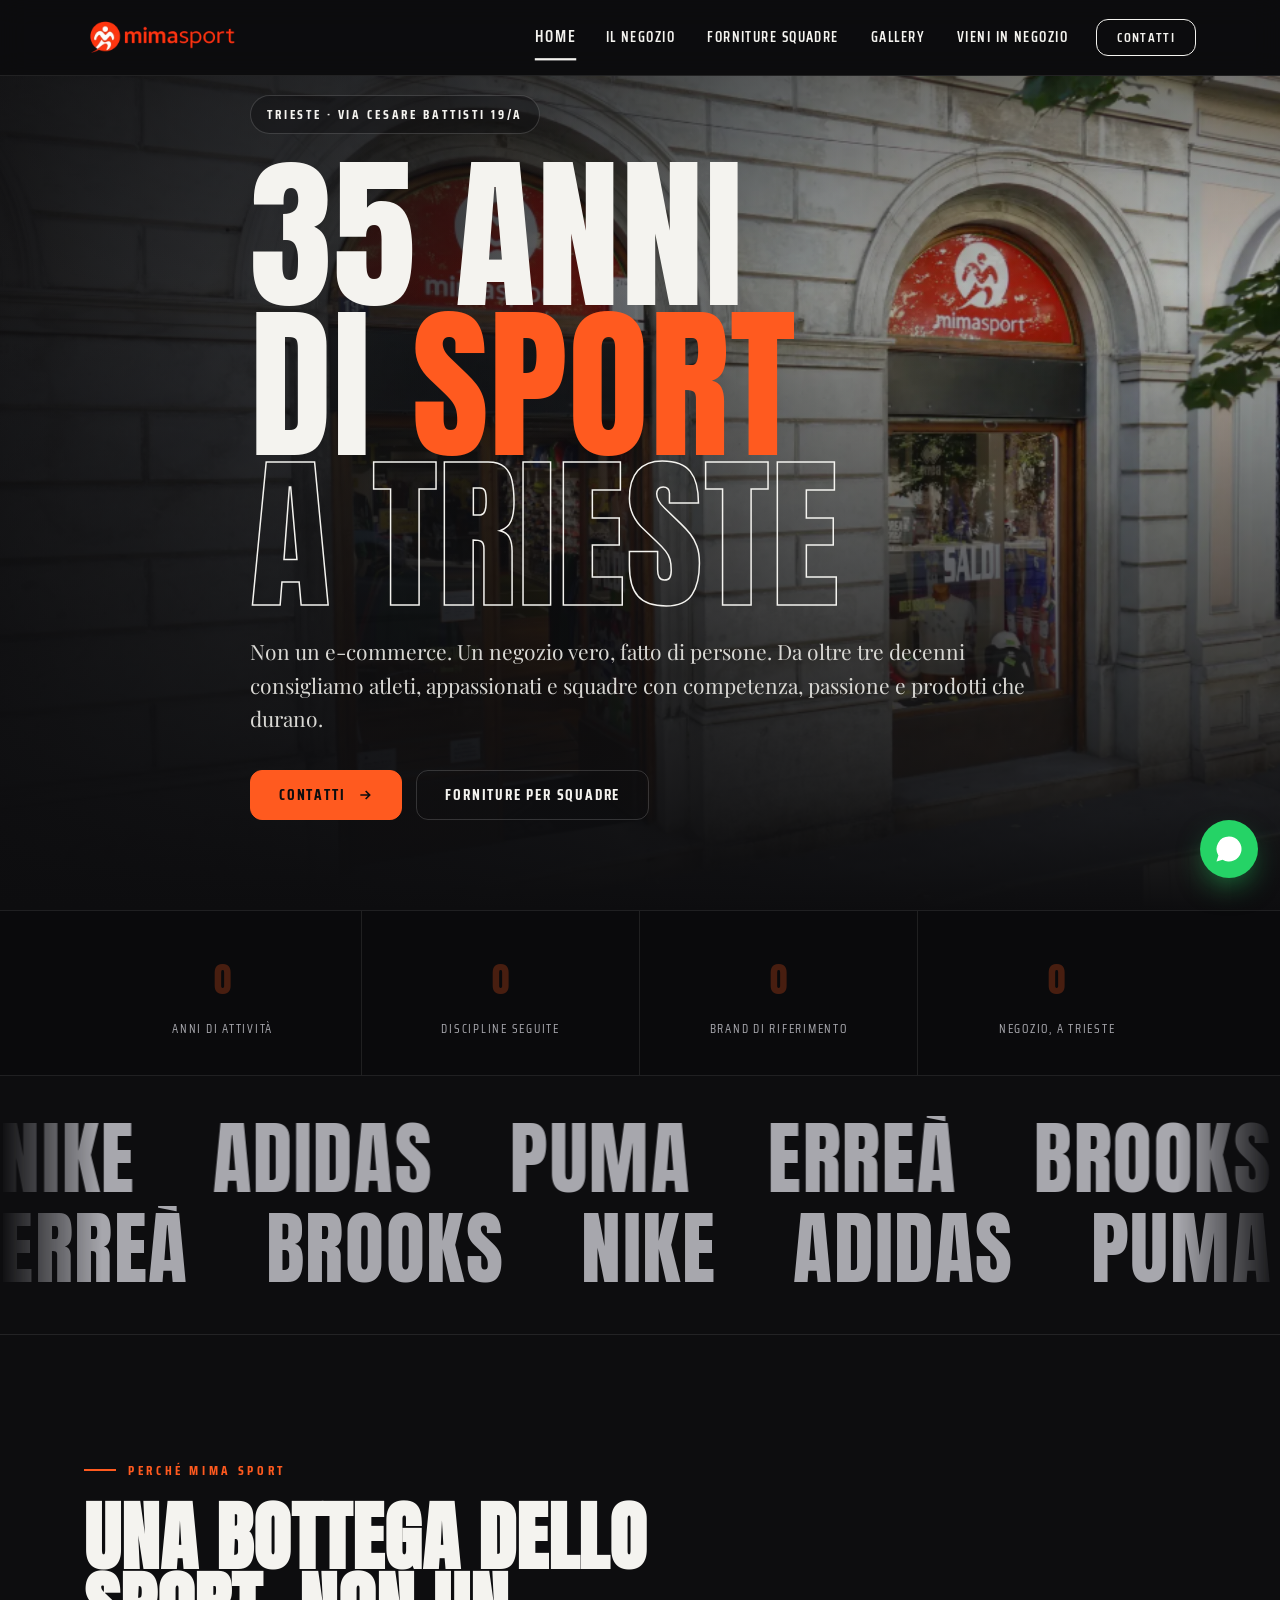
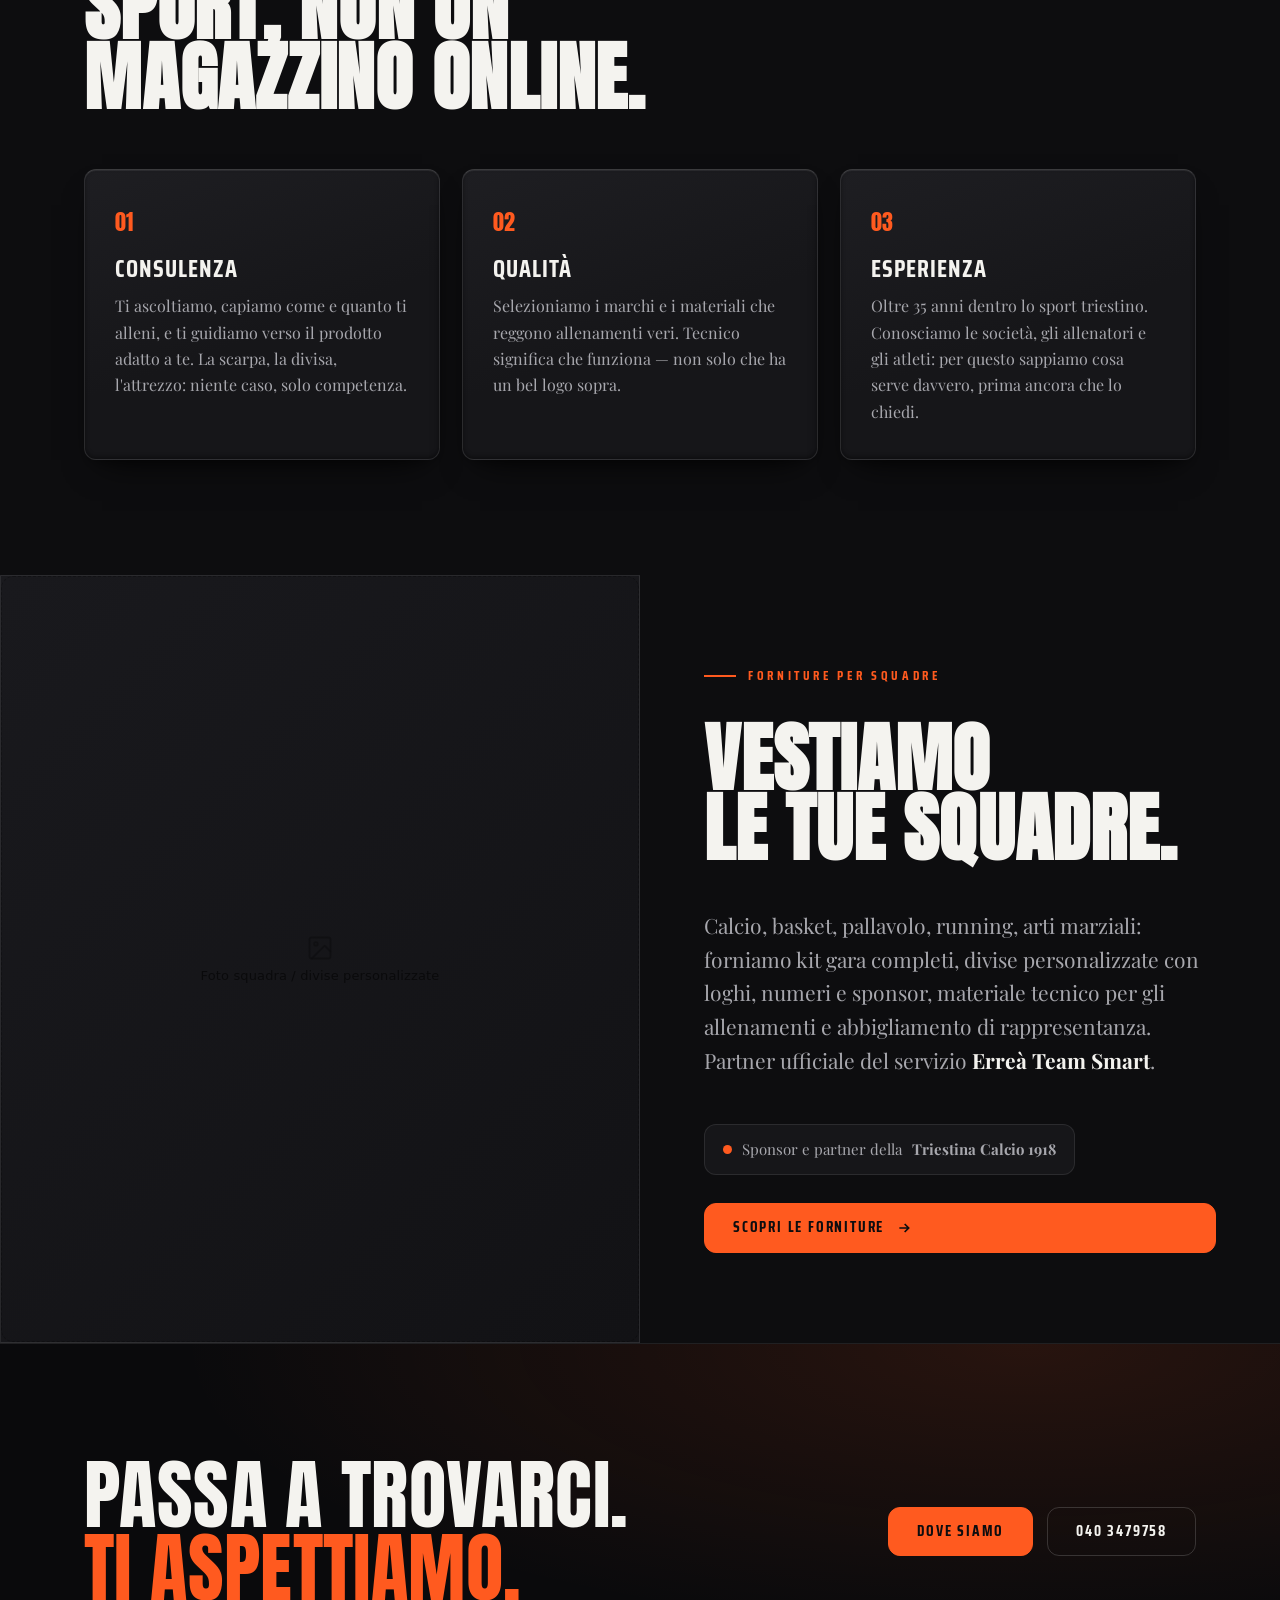
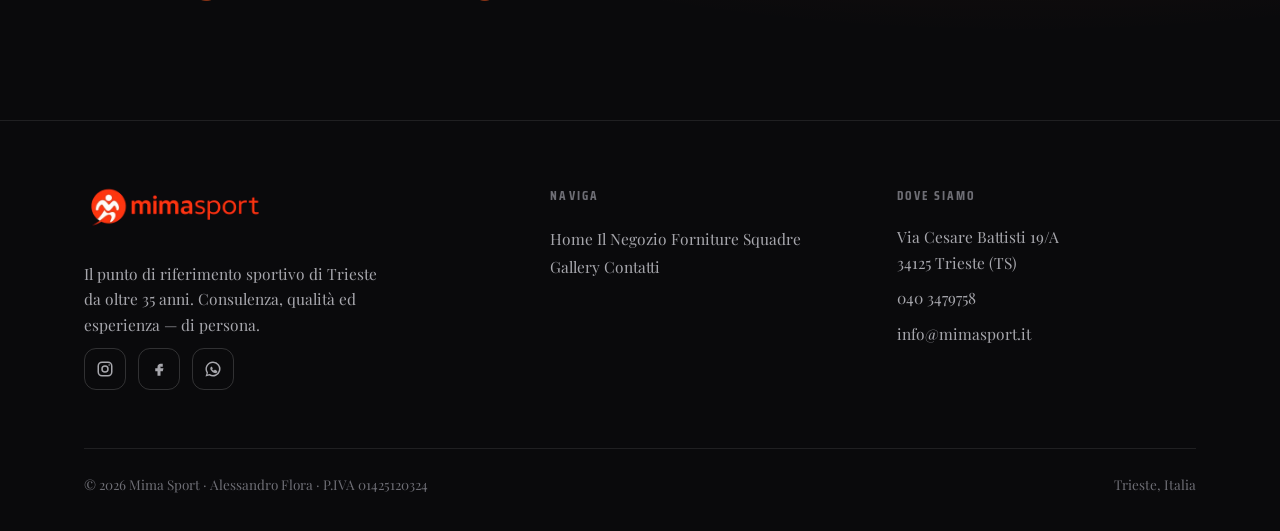
==== index.html @ dc59fe93 "Add files via upload" ====
<!DOCTYPE html>
<html lang="it">
<head>
<meta charset="UTF-8">
<meta name="viewport" content="width=device-width, initial-scale=1.0">
<title>Mima Sport — 35 anni di sport a Trieste</title>
<meta name="description" content="Mima Sport, da oltre 35 anni il punto di riferimento sportivo di Trieste. Abbigliamento e attrezzatura tecnica, consulenza esperta e forniture per squadre e società.">
<link rel="stylesheet" href="styles.css">

<template id="__bundler_thumbnail" data-bg-color="#0D0D0F">
  <svg viewBox="0 0 1200 800" xmlns="http://www.w3.org/2000/svg">
    <!-- Header bar -->
    <rect x="0" y="0" width="1200" height="60" fill="#0A0A0C"/>
    <rect x="40" y="18" width="8" height="24" fill="#FF5A1F" transform="skewX(-12)"/>
    <rect x="58" y="22" width="80" height="16" rx="3" fill="#F4F3EF" opacity="0.9"/>
    <!-- Hero area -->
    <rect x="0" y="60" width="1200" height="500" fill="#1a1a1e"/>
    <!-- Gradient overlay suggestion -->
    <rect x="0" y="60" width="600" height="500" fill="#0D0D0F" opacity="0.7"/>
    <!-- Hero text blocks -->
    <rect x="60" y="160" width="220" height="18" rx="9" fill="#FF5A1F" opacity="0.7"/>
    <rect x="60" y="200" width="480" height="70" rx="8" fill="#F4F3EF" opacity="0.85"/>
    <rect x="60" y="285" width="380" height="50" rx="8" fill="#F4F3EF" opacity="0.85"/>
    <rect x="60" y="348" width="280" height="50" rx="8" fill="#F4F3EF" opacity="0.6"/>
    <!-- CTA buttons -->
    <rect x="60" y="430" width="160" height="44" rx="8" fill="#FF5A1F"/>
    <rect x="234" y="430" width="180" height="44" rx="8" fill="none" stroke="#F4F3EF" stroke-width="2" opacity="0.6"/>
    <!-- Stats bar -->
    <rect x="0" y="560" width="1200" height="90" fill="#0A0A0C"/>
    <rect x="100" y="580" width="60" height="28" rx="4" fill="#FF5A1F" opacity="0.8"/>
    <rect x="400" y="580" width="60" height="28" rx="4" fill="#FF5A1F" opacity="0.8"/>
    <rect x="700" y="580" width="60" height="28" rx="4" fill="#FF5A1F" opacity="0.8"/>
    <rect x="1000" y="580" width="60" height="28" rx="4" fill="#FF5A1F" opacity="0.8"/>
    <!-- Brand strip -->
    <rect x="0" y="650" width="1200" height="70" fill="#0D0D0F"/>
    <rect x="80" y="672" width="100" height="24" rx="4" fill="#6E6E75" opacity="0.6"/>
    <rect x="260" y="672" width="100" height="24" rx="4" fill="#6E6E75" opacity="0.6"/>
    <rect x="440" y="672" width="100" height="24" rx="4" fill="#6E6E75" opacity="0.6"/>
    <rect x="620" y="672" width="100" height="24" rx="4" fill="#6E6E75" opacity="0.6"/>
    <rect x="800" y="672" width="100" height="24" rx="4" fill="#6E6E75" opacity="0.6"/>
  </svg>
</template>
</head>
<body>

<!-- ===== HEADER ===== -->
<header class="site-header">
  <div class="container">
    <a class="brand logo-brand" href="index.html"><img src="images/logo.webp" alt="Mima Sport" class="logo-img"></a>
    <nav class="nav" id="nav">
      <a href="index.html" class="active">Home</a>
      <a href="#negozio">Il Negozio</a>
      <a href="#squadre">Forniture Squadre</a>
      <a href="#gallery">Gallery</a>
      <a href="#contatti">Vieni in negozio</a>
      <a href="#contatti" class="btn">Contatti</a>
    </nav>
    <button class="nav-toggle" aria-label="Menu" onclick="document.getElementById('nav').classList.toggle('open')">
      <svg viewBox="0 0 24 24" fill="none" stroke="currentColor" stroke-width="2"><line x1="3" y1="6" x2="21" y2="6"/><line x1="3" y1="12" x2="21" y2="12"/><line x1="3" y1="18" x2="21" y2="18"/></svg>
    </button>
  </div>
</header>

<!-- ===== HERO ===== -->
<section class="hero">
  <img src="images/hero-store.png" class="hero-bg" alt="Mima Sport — negozio di Via Cesare Battisti, Trieste">
  <div class="hero-overlay"></div>
  <div class="container hero-inner">
    <span class="hero-badge reveal" style="height: 39px; margin: 19px 0px 26px">Trieste · Via Cesare Battisti 19/A</span>
    <h1 class="display hero-title reveal d1">
      35 anni<br>
      di <span class="accent">sport</span><br>
      <span class="stroke">a trieste</span>
    </h1>
    <p class="lead hero-lead reveal d2">
      Non un e-commerce. Un negozio vero, fatto di persone. Da oltre tre decenni
      consigliamo atleti, appassionati e squadre con competenza, passione e prodotti
      che durano.
    </p>
    <div class="hero-cta reveal d3">
      <a href="#contatti" class="btn">Contatti
        <svg viewBox="0 0 24 24" fill="none" stroke="currentColor" stroke-width="2.5"><path d="M5 12h14M13 6l6 6-6 6"/></svg>
      </a>
      <a href="#squadre" class="btn btn--ghost">Forniture per squadre</a>
    </div>
  </div>
</section>

<!-- ===== STATS BAR ===== -->
<section class="stats">
  <div class="container stats-grid">
    <div class="stat"><span class="stat-n display" data-count="35" data-suffix="+">0</span><span class="stat-l">Anni di attività</span></div>
    <div class="stat"><span class="stat-n display" data-count="6">0</span><span class="stat-l">Discipline seguite</span></div>
    <div class="stat"><span class="stat-n display" data-count="5">0</span><span class="stat-l">Brand di riferimento</span></div>
    <div class="stat"><span class="stat-n display" data-count="1">0</span><span class="stat-l">Negozio, a Trieste</span></div>
  </div>
</section>

<!-- ===== BRAND STRIP ===== -->
<section class="brands">
  <div class="marquee">
    <div class="marquee-track marquee-track--ltr">
      <span>NIKE</span><span>ADIDAS</span><span>PUMA</span><span>ERREÀ</span><span>BROOKS</span>
      <span>NIKE</span><span>ADIDAS</span><span>PUMA</span><span>ERREÀ</span><span>BROOKS</span>
      <span aria-hidden="true">NIKE</span><span aria-hidden="true">ADIDAS</span><span aria-hidden="true">PUMA</span><span aria-hidden="true">ERREÀ</span><span aria-hidden="true">BROOKS</span>
      <span aria-hidden="true">NIKE</span><span aria-hidden="true">ADIDAS</span><span aria-hidden="true">PUMA</span><span aria-hidden="true">ERREÀ</span><span aria-hidden="true">BROOKS</span>
    </div>
  </div>
  <div class="marquee">
    <div class="marquee-track marquee-track--rtl">
      <span>ERREÀ</span><span>BROOKS</span><span>NIKE</span><span>ADIDAS</span><span>PUMA</span>
      <span>ERREÀ</span><span>BROOKS</span><span>NIKE</span><span>ADIDAS</span><span>PUMA</span>
      <span aria-hidden="true">ERREÀ</span><span aria-hidden="true">BROOKS</span><span aria-hidden="true">NIKE</span><span aria-hidden="true">ADIDAS</span><span aria-hidden="true">PUMA</span>
      <span aria-hidden="true">ERREÀ</span><span aria-hidden="true">BROOKS</span><span aria-hidden="true">NIKE</span><span aria-hidden="true">ADIDAS</span><span aria-hidden="true">PUMA</span>
    </div>
  </div>
</section>

<!-- ===== INTRO / WHY ===== -->
<section class="section" id="negozio">
  <div class="container">
    <div class="why-head">
      <div>
        <span class="eyebrow">Perché Mima Sport</span>
        <h2 class="h-section">UNA BOTTEGA DELLO SPORT, NON UN MAGAZZINO ONLINE.</h2>
      </div>
    </div>

    <div class="grid-3 pillars">
      <article class="card reveal">
        <div class="num">01</div>
        <h3>Consulenza</h3>
        <p>Ti ascoltiamo, capiamo come e quanto ti alleni, e ti guidiamo verso il prodotto adatto a te. La scarpa, la divisa, l'attrezzo: niente caso, solo competenza.</p>
      </article>
      <article class="card reveal d1">
        <div class="num">02</div>
        <h3>Qualità</h3>
        <p>Selezioniamo i marchi e i materiali che reggono allenamenti veri. Tecnico significa che funziona — non solo che ha un bel logo sopra.</p>
      </article>
      <article class="card reveal d2">
        <div class="num">03</div>
        <h3>Esperienza</h3>
        <p>Oltre 35 anni dentro lo sport triestino. Conosciamo le società, gli allenatori e gli atleti: per questo sappiamo cosa serve davvero, prima ancora che lo chiedi.</p>
      </article>
    </div>
  </div>
</section>

<!-- ===== SPLIT: TEAMS ===== -->
<section class="split" id="squadre">
  <div class="split-media">
    <image-slot id="home-teams" placeholder="Foto squadra / divise personalizzate" fit="cover" style="width:100%;height:100%"></image-slot>
  </div>
  <div class="split-body">
    <span class="eyebrow">Forniture per squadre</span>
    <h2 class="h-section">Vestiamo<br>le tue squadre.</h2>
    <p class="lead">
      Calcio, basket, pallavolo, running, arti marziali: forniamo kit gara completi,
      divise personalizzate con loghi, numeri e sponsor, materiale tecnico per gli
      allenamenti e abbigliamento di rappresentanza. Partner ufficiale del servizio
      <strong style="color:var(--text)">Erreà Team Smart</strong>.
    </p>
    <div class="partner-note">
      <span class="dot"></span> Sponsor e partner della <strong>Triestina Calcio 1918</strong>
    </div>
    <a href="#contatti" class="btn" style="margin-top:28px">Scopri le forniture
      <svg viewBox="0 0 24 24" fill="none" stroke="currentColor" stroke-width="2.5"><path d="M5 12h14M13 6l6 6-6 6"/></svg>
    </a>
  </div>
</section>

<!-- ===== CTA BAND ===== -->
<section class="cta-band" id="contatti">
  <div class="container cta-inner">
    <h2 class="display cta-title">Passa a trovarci.<br><span class="accent">Ti aspettiamo.</span></h2>
    <div class="cta-actions">
      <a href="#contatti" class="btn">Dove siamo</a>
      <a href="tel:0403479758" class="btn btn--ghost">040 3479758</a>
    </div>
  </div>
</section>

<!-- ===== FOOTER ===== -->
<footer class="site-footer">
  <div class="container">
    <div class="footer-grid">
      <div class="footer-col">
        <a class="brand logo-brand" href="index.html"><img src="images/logo.webp" alt="Mima Sport" class="logo-img logo-img--footer"></a>
        <p style="max-width:34ch">Il punto di riferimento sportivo di Trieste da oltre 35 anni. Consulenza, qualità ed esperienza — di persona.</p>
        <div class="socials">
          <a href="#" aria-label="Instagram"><svg viewBox="0 0 24 24" fill="none" stroke="currentColor" stroke-width="2"><rect x="3" y="3" width="18" height="18" rx="5"/><circle cx="12" cy="12" r="4"/><circle cx="17.5" cy="6.5" r="1" fill="currentColor" stroke="none"/></svg></a>
          <a href="#" aria-label="Facebook"><svg viewBox="0 0 24 24" fill="currentColor"><path d="M14 9h3V5h-3c-2.2 0-4 1.8-4 4v2H7v4h3v6h4v-6h3l1-4h-4V9c0-.6.4-1 1-1z"/></svg></a>
          <a href="https://wa.me/393000000000" aria-label="WhatsApp"><svg viewBox="0 0 24 24" fill="currentColor"><path d="M12 2a10 10 0 0 0-8.5 15.2L2 22l4.9-1.4A10 10 0 1 0 12 2zm0 2a8 8 0 0 1 0 16 8 8 0 0 1-4.2-1.2l-.3-.2-2.9.8.8-2.8-.2-.3A8 8 0 0 1 12 4zm4.3 9.8c-.2-.1-1.4-.7-1.6-.8-.2-.1-.4-.1-.5.1-.2.2-.6.8-.7.9-.1.1-.3.2-.5.1-.7-.3-1.4-.7-2-1.6-.2-.3.2-.3.5-.9.1-.2 0-.3 0-.5 0-.1-.5-1.3-.7-1.7-.2-.4-.4-.4-.5-.4h-.5c-.2 0-.4.1-.6.3-.2.2-.8.8-.8 1.9s.8 2.2.9 2.3c.1.2 1.6 2.5 4 3.4.6.2 1 .4 1.3.5.6.2 1 .1 1.4.1.4-.1 1.4-.6 1.6-1.1.2-.6.2-1 .1-1.1z"/></svg></a>
        </div>
      </div>
      <div class="footer-col">
        <h4>Naviga</h4>
        <a href="index.html">Home</a>
        <a href="#negozio">Il Negozio</a>
        <a href="#squadre">Forniture Squadre</a>
        <a href="#gallery">Gallery</a>
        <a href="#contatti">Contatti</a>
      </div>
      <div class="footer-col">
        <h4>Dove siamo</h4>
        <p>Via Cesare Battisti 19/A<br>34125 Trieste (TS)</p>
        <p><a href="tel:0403479758">040 3479758</a></p>
        <p><a href="mailto:info@mimasport.it">info@mimasport.it</a></p>
      </div>
    </div>
    <div class="footer-bottom">
      <span>© 2026 Mima Sport · Alessandro Flora · P.IVA 01425120324</span>
      <span>Trieste, Italia</span>
    </div>
  </div>
</footer>

<a class="wa-float" href="https://wa.me/393000000000" aria-label="Scrivici su WhatsApp">
  <svg viewBox="0 0 24 24" fill="#fff"><path d="M12 2a10 10 0 0 0-8.5 15.2L2 22l4.9-1.4A10 10 0 1 0 12 2zm4.3 11.8c-.2-.1-1.4-.7-1.6-.8-.2-.1-.4-.1-.5.1-.2.2-.6.8-.7.9-.1.1-.3.2-.5.1-.7-.3-1.4-.7-2-1.6-.2-.3.2-.3.5-.9.1-.2 0-.3 0-.5 0-.1-.5-1.3-.7-1.7-.2-.4-.4-.4-.5-.4h-.5c-.2 0-.4.1-.6.3-.2.2-.8.8-.8 1.9s.8 2.2.9 2.3c.1.2 1.6 2.5 4 3.4.6.2 1 .4 1.3.5.6.2 1 .1 1.4.1.4-.1 1.4-.6 1.6-1.1.2-.6.2-1 .1-1.1z"/></svg>
</a>

<script src="image-slot.js"></script>
<style>
/* ---- HOME-specific layout ---- */
.hero {
  position: relative;
  min-height: calc(100svh - var(--header-h));
  display: flex;
  align-items: flex-end;
  padding-bottom: clamp(48px, 7vw, 90px);
  overflow: hidden;
}
.hero-bg { position: absolute; inset: 0; width: 100%; height: 100%; border: 0; }
.hero-overlay {
  position: absolute; inset: 0;
  background:
    linear-gradient(180deg, rgba(13,13,15,0.45) 0%, rgba(13,13,15,0.15) 25%, rgba(13,13,15,0.70) 72%, var(--bg) 100%),
    linear-gradient(90deg, rgba(13,13,15,0.92) 0%, rgba(13,13,15,0.72) 35%, rgba(13,13,15,0.25) 65%, rgba(13,13,15,0.0) 100%);
}
.hero-inner { position: relative; z-index: 2; }
.hero-badge {
  display: inline-block;
  font-family: var(--font-head);
  text-transform: uppercase;
  letter-spacing: 0.22em;
  font-size: 13px;
  font-weight: 700;
  color: var(--text);
  border: 1px solid var(--line-strong);
  padding: 8px 16px;
  border-radius: 100px;
  margin-bottom: 26px;
  background: rgba(13,13,15,0.4);
}
.hero-title {
  font-size: clamp(60px, 13vw, 168px);
  margin-bottom: 26px;
}
.hero-lead { color: #d9d8d4; }
.hero-cta { display: flex; gap: 14px; margin-top: 34px; flex-wrap: wrap; }

.stats { border-block: 1px solid var(--line); background: #0A0A0C; }
.stats-grid { display: grid; grid-template-columns: repeat(4,1fr); }
.stat { padding: 36px 8px; text-align: center; border-right: 1px solid var(--line); }
.stat:last-child { border-right: 0; }
.stat-n { display: block; font-size: clamp(40px, 6vw, 64px); color: var(--accent); line-height: 1; }
.stat-l {
  font-family: var(--font-head); text-transform: uppercase; letter-spacing: 0.14em;
  font-size: 12.5px; color: var(--muted); margin-top: 8px; display: block;
}

.brands { padding-block: 40px 44px; border-bottom: 1px solid var(--line); overflow: hidden; }
.brands .marquee + .marquee { margin-top: 6px; }
.marquee { width: 100%; overflow: hidden; -webkit-mask-image: linear-gradient(90deg, transparent, #000 8%, #000 92%, transparent); mask-image: linear-gradient(90deg, transparent, #000 8%, #000 92%, transparent); }
.marquee-track {
  display: flex; align-items: center; width: max-content;
  gap: clamp(40px, 6vw, 90px);
  font-family: var(--font-display); text-transform: uppercase;
  font-size: clamp(38px, 6.5vw, 80px); line-height: 1.05;
  color: var(--muted); letter-spacing: 0.02em;
  will-change: transform;
}
.marquee-track--ltr { animation: marquee-ltr 60s linear infinite; }
.marquee-track--rtl { animation: marquee-rtl 60s linear infinite; }
.marquee-track span { transition: color .2s ease; white-space: nowrap; }
.marquee-track span:hover { color: var(--text); }
@keyframes marquee-ltr {
  from { transform: translateX(-50%); }
  to   { transform: translateX(0); }
}
@keyframes marquee-rtl {
  from { transform: translateX(0); }
  to   { transform: translateX(-50%); }
}
@media (prefers-reduced-motion: reduce) {
  .marquee-track--ltr { animation: none; transform: translateX(-50%); }
  .marquee-track--rtl { animation: none; transform: translateX(0); }
}

.why-head {
  display: grid; grid-template-columns: 1.3fr 1fr; gap: 48px; align-items: end;
  margin-bottom: 56px;
}
.pillars { margin-top: 8px; }

.split { display: grid; grid-template-columns: 1fr 1fr; align-items: stretch; }
.split-media { min-height: 540px; position: relative; }
.split-body { padding: clamp(48px, 7vw, 96px) var(--gut); display: flex; flex-direction: column; justify-content: center; }
.split-body .h-section { margin: 16px 0 24px; }
.partner-note {
  display: inline-flex; align-items: center; gap: 10px;
  margin-top: 26px; padding: 12px 18px;
  border: 1px solid var(--line); border-radius: var(--radius);
  background: var(--panel); color: var(--muted); font-size: 15px; width: fit-content;
}
.partner-note .dot { width: 9px; height: 9px; border-radius: 50%; background: var(--accent); }

.cta-band {
  background:
    radial-gradient(120% 140% at 80% 0%, rgba(255,90,31,0.12), transparent 55%),
    #0A0A0C;
  border-top: 1px solid var(--line);
  padding-block: clamp(70px, 9vw, 120px);
}
.cta-inner { display: flex; justify-content: space-between; align-items: center; gap: 36px; flex-wrap: wrap; }
.cta-title { font-size: clamp(40px, 6vw, 80px); line-height: 0.95; }
.cta-actions { display: flex; gap: 14px; flex-wrap: wrap; }

@media (max-width: 880px) {
  .stats-grid { grid-template-columns: repeat(2,1fr); }
  .stat:nth-child(2) { border-right: 0; }
  .stat:nth-child(1), .stat:nth-child(2) { border-bottom: 1px solid var(--line); }
  .why-head { grid-template-columns: 1fr; gap: 24px; }
  .split { grid-template-columns: 1fr; }
  .split-media { min-height: 360px; }
}
</style>

<script>
/* ---- Count-up for the stats ---- */
(function () {
  var DURATION = 1600;
  function easeOut(t) { return 1 - Math.pow(1 - t, 3); }
  function animateCount(el) {
    var target = parseInt(el.getAttribute('data-count'), 10) || 0;
    var suffix = el.getAttribute('data-suffix') || '';
    var start = null;
    el.style.transformOrigin = 'center';
    el.style.willChange = 'transform';
    function step(ts) {
      if (start === null) start = ts;
      var p = Math.min((ts - start) / DURATION, 1);
      var e = easeOut(p);
      el.textContent = Math.round(e * target) + suffix;
      el.style.transform = 'scale(' + (0.55 + 0.45 * e) + ')';
      el.style.opacity = (0.25 + 0.75 * e).toFixed(3);
      if (p < 1) requestAnimationFrame(step);
      else { el.textContent = target + suffix; el.style.transform = 'scale(1)'; el.style.opacity = '1'; }
    }
    requestAnimationFrame(step);
  }
  var nums = Array.prototype.slice.call(document.querySelectorAll('.stat-n[data-count]'));
  var reduce = window.matchMedia('(prefers-reduced-motion: reduce)').matches;
  if (reduce) {
    nums.forEach(function (el) { el.textContent = el.getAttribute('data-count') + (el.getAttribute('data-suffix') || ''); });
    return;
  }
  nums.forEach(function (el) { el.style.opacity = '0.25'; el.style.transform = 'scale(0.55)'; });
  if ('IntersectionObserver' in window) {
    var io = new IntersectionObserver(function (entries) {
      entries.forEach(function (e) {
        if (e.isIntersecting) { animateCount(e.target); io.unobserve(e.target); }
      });
    }, { root: null, threshold: 0, rootMargin: '-50% 0px -50% 0px' });
    nums.forEach(function (el) { io.observe(el); });
  } else {
    nums.forEach(animateCount);
  }
})();
</script>
</body>
</html>
---- styles.css ----
/* ============================================================
   MIMA SPORT — shared stylesheet
   Single dark canvas, one accent. Edit tokens here to recolor
   the whole site at once.
   ============================================================ */

@import url('https://fonts.googleapis.com/css2?family=Anton&family=Saira+Condensed:wght@500;600;700;800&family=Playfair+Display:ital,wght@0,400;0,500;0,600;1,400&display=swap');

:root {
  /* ---- THE single dark background, used everywhere ---- */
  --bg:        #0D0D0F;   /* one neutral near-black, no blue mixing */
  --panel:     #161619;   /* lifted surface for cards */
  --panel-2:   #1E1E22;   /* hover / nested surface */
  --line:      rgba(255,255,255,0.09);
  --line-strong: rgba(255,255,255,0.16);

  /* ---- text ---- */
  --text:      #F4F3EF;   /* warm off-white, high contrast */
  --muted:     #A7A7AD;   /* secondary text */
  --faint:     #6E6E75;   /* captions, meta */

  /* ---- one accent ---- */
  --accent:    #FF5A1F;   /* electric orange */
  --accent-2:  #FF7A45;   /* lighter orange for gradients/hover */
  --accent-ink:#0D0D0F;   /* text on accent */

  /* ---- type ---- */
  --font-display: 'Anton', system-ui, sans-serif;
  --font-head: 'Saira Condensed', system-ui, sans-serif;
  --font-body: 'Playfair Display', Georgia, serif;

  /* ---- layout ---- */
  --maxw: 1240px;
  --gut: clamp(20px, 5vw, 64px);
  --radius: 12px;
  --header-h: 76px;
}

* { box-sizing: border-box; }
html { scroll-behavior: smooth; -webkit-text-size-adjust: 100%; }
body {
  margin: 0;
  background: var(--bg);
  color: var(--text);
  font-family: var(--font-body);
  font-size: 17px;
  line-height: 1.65;
  font-weight: 400;
  -webkit-font-smoothing: antialiased;
  text-rendering: optimizeLegibility;
  overflow-x: hidden;
}
img { display: block; max-width: 100%; }
a { color: inherit; text-decoration: none; }

/* ---------- helpers ---------- */
.container { max-width: var(--maxw); margin: 0 auto; padding-inline: var(--gut); }
.section { padding-block: clamp(64px, 9vw, 130px); }
.eyebrow {
  font-family: var(--font-head);
  text-transform: uppercase;
  letter-spacing: 0.28em;
  font-size: 13px;
  font-weight: 700;
  color: var(--accent);
  display: inline-flex;
  align-items: center;
  gap: 12px;
  margin: 0 0 22px;
}
.eyebrow::before {
  content: "";
  width: 32px;
  height: 2px;
  background: var(--accent);
}
h1, h2, h3 { margin: 0; line-height: 0.96; }
.display {
  font-family: var(--font-display);
  font-weight: 400;
  text-transform: uppercase;
  letter-spacing: 0.005em;
  line-height: 0.9;
}
.h-section {
  font-family: var(--font-display);
  text-transform: uppercase;
  font-size: clamp(38px, 6vw, 76px);
  line-height: 0.92;
  letter-spacing: 0.01em;
}
.lead {
  font-size: clamp(18px, 2vw, 21px);
  color: var(--muted);
  max-width: 60ch;
  line-height: 1.6;
}
.accent { color: var(--accent); }
.stroke {
  -webkit-text-stroke: 1.5px var(--text);
  color: transparent;
}

/* ---------- buttons ---------- */
.btn {
  --b: var(--accent);
  display: inline-flex;
  align-items: center;
  gap: 12px;
  font-family: var(--font-head);
  text-transform: uppercase;
  letter-spacing: 0.12em;
  font-weight: 700;
  font-size: 15px;
  padding: 16px 28px;
  border: 1.5px solid var(--b);
  background: var(--b);
  color: var(--accent-ink);
  border-radius: var(--radius);
  cursor: pointer;
  transition: transform .18s ease, background .18s ease, color .18s ease, box-shadow .18s ease;
  line-height: 1;
}
.btn svg { width: 16px; height: 16px; }
.btn:hover { transform: translateY(-2px) scale(1.05); box-shadow: 0 12px 30px -12px var(--accent); }
.btn--ghost {
  background: transparent;
  color: var(--text);
  --b: var(--line-strong);
}
.btn--ghost:hover { background: var(--text); color: var(--bg); border-color: var(--text); box-shadow: none; }

/* ---------- header ---------- */
.site-header {
  position: sticky;
  top: 0;
  z-index: 100;
  height: var(--header-h);
  display: flex;
  align-items: center;
  background: rgba(13,13,15,0.72);
  backdrop-filter: blur(14px);
  -webkit-backdrop-filter: blur(14px);
  border-bottom: 1px solid var(--line);
}
.site-header .container {
  display: flex;
  align-items: center;
  justify-content: space-between;
  width: 100%;
}
.logo-brand { display: inline-flex; align-items: center; }
.logo-img { height: 38px; width: auto; display: block; }
.logo-img--footer { height: 44px; margin-bottom: 16px; }


.brand .mark {
  width: 11px; height: 26px;
  background: var(--accent);
  transform: skewX(-12deg);
  display: inline-block;
}
.brand .b2 { color: var(--accent); }
.nav { display: flex; align-items: center; gap: 4px; }
.nav a {
  font-family: var(--font-head);
  text-transform: uppercase;
  letter-spacing: 0.1em;
  font-weight: 600;
  font-size: 14.5px;
  color: var(--text);
  padding: 10px 14px;
  border-radius: var(--radius);
  transition: color .15s ease, transform .18s ease;
  position: relative;
  transform-origin: center;
}
.nav a:hover { color: var(--muted); transform: scale(1.12); }
.nav a.active { color: var(--text); transform: scale(1.12); }
.nav a.active:hover { color: var(--muted); }
.nav a.active::after {
  content: "";
  position: absolute;
  left: 14px; right: 14px; bottom: 2px;
  height: 2px;
  background: var(--text);
}
.nav a.active:hover::after { background: var(--muted); }
.nav .btn {
  padding: 11px 20px;
  font-size: 13.5px;
  margin-left: 10px;
  background: transparent;
  color: var(--text);
  border-color: var(--text);
}
.nav .btn:hover {
  background: transparent;
  color: var(--muted);
  border-color: var(--muted);
  box-shadow: none;
  transform: scale(1.08);
}
.nav-toggle {
  display: none;
  background: none; border: 1px solid var(--line-strong);
  color: var(--text); width: 44px; height: 44px; border-radius: var(--radius);
  cursor: pointer; align-items: center; justify-content: center;
}
.nav-toggle svg { width: 22px; height: 22px; }

/* ---------- footer ---------- */
.site-footer {
  border-top: 1px solid var(--line);
  background: #0A0A0C;
  padding-block: 64px 36px;
}
.footer-grid {
  display: grid;
  grid-template-columns: 1.4fr 1fr 1fr;
  gap: 48px;
}
.site-footer .brand { font-size: 30px; margin-bottom: 16px; }
.footer-col h4 {
  font-family: var(--font-head);
  text-transform: uppercase;
  letter-spacing: 0.16em;
  font-size: 13px;
  color: var(--faint);
  margin: 0 0 18px;
  font-weight: 700;
}
.footer-col a, .footer-col p { color: var(--muted); margin: 0 0 10px; font-size: 15.5px; }
.footer-col a:hover { color: var(--accent); }
.socials { display: flex; gap: 12px; margin-top: 6px; }
.socials a {
  width: 42px; height: 42px;
  border: 1px solid var(--line-strong);
  border-radius: var(--radius);
  display: grid; place-items: center;
  color: var(--muted);
  transition: all .15s ease;
}
.socials a:hover { background: var(--accent); border-color: var(--accent); color: var(--accent-ink); }
.socials svg { width: 18px; height: 18px; }
.footer-bottom {
  margin-top: 48px; padding-top: 24px;
  border-top: 1px solid var(--line);
  display: flex; justify-content: space-between; gap: 16px; flex-wrap: wrap;
  color: var(--faint); font-size: 13.5px;
}

/* ---------- whatsapp float ---------- */
.wa-float {
  position: fixed;
  right: 22px; bottom: 22px;
  z-index: 200;
  width: 58px; height: 58px;
  border-radius: 50%;
  background: #25D366;
  display: grid; place-items: center;
  box-shadow: 0 12px 30px -8px rgba(37,211,102,0.6);
  transition: transform .18s ease;
}
.wa-float:hover { transform: scale(1.08); }
.wa-float svg { width: 30px; height: 30px; }

/* ---------- image slots / media ---------- */
image-slot, .photo {
  background: linear-gradient(135deg, #1a1a1e, #131316);
  border: 1px solid var(--line);
}
.media-label {
  position: absolute; inset: 0;
  display: grid; place-items: center;
  color: var(--faint);
  font-family: var(--font-head);
  text-transform: uppercase;
  letter-spacing: 0.18em;
  font-size: 12px;
  pointer-events: none;
}

/* ---------- cards ---------- */
.pillars { perspective: 1200px; }
.card {
  background: linear-gradient(160deg, var(--panel-2), var(--panel) 55%);
  border: 1px solid var(--line);
  border-top-color: var(--line-strong);
  border-radius: var(--radius);
  padding: 34px 30px;
  transform-style: preserve-3d;
  transform: translateY(-3px) rotateX(3deg);
  box-shadow:
    0 18px 34px -18px rgba(0,0,0,0.9),
    0 6px 14px -8px rgba(0,0,0,0.6),
    inset 0 1px 0 rgba(255,255,255,0.07),
    inset 0 -2px 4px rgba(0,0,0,0.4);
  transition: border-color .25s ease, transform .35s cubic-bezier(.2,.7,.2,1), background .25s ease, box-shadow .35s ease;
}
.card:hover {
  border-color: var(--line-strong);
  transform: translateY(-10px) rotateX(8deg) rotateY(-6deg) scale(1.02);
  box-shadow:
    24px 34px 54px -22px rgba(0,0,0,0.9),
    0 8px 18px -8px rgba(0,0,0,0.6),
    inset 0 1px 0 rgba(255,255,255,0.09),
    inset 0 -2px 5px rgba(0,0,0,0.4);
}
.card .num,
.card h3,
.card p { transform: translateZ(28px); }
.card .num {
  font-family: var(--font-display);
  font-size: 22px;
  color: var(--accent);
  margin-bottom: 18px;
}
.card h3 {
  font-family: var(--font-head);
  text-transform: uppercase;
  letter-spacing: 0.04em;
  font-size: 24px;
  font-weight: 700;
  margin-bottom: 12px;
}
.card p { color: var(--muted); font-size: 16px; margin: 0; }

/* ---------- grids ---------- */
.grid-3 { display: grid; grid-template-columns: repeat(3, 1fr); gap: 22px; }
.grid-2 { display: grid; grid-template-columns: repeat(2, 1fr); gap: 22px; }

/* ---------- reveal on load ---------- */
@media (prefers-reduced-motion: no-preference) {
  .reveal { opacity: 0; transform: translateY(22px); animation: rise .7s cubic-bezier(.2,.7,.2,1) forwards; }
  .reveal.d1 { animation-delay: .08s; }
  .reveal.d2 { animation-delay: .16s; }
  .reveal.d3 { animation-delay: .24s; }
  .reveal.d4 { animation-delay: .32s; }
  @keyframes rise { to { opacity: 1; transform: none; } }
}

/* ---------- responsive ---------- */
@media (max-width: 880px) {
  .nav { display: none; }
  .nav-toggle { display: inline-flex; }
  .nav.open {
    display: flex; flex-direction: column; align-items: stretch;
    position: absolute; top: var(--header-h); left: 0; right: 0;
    background: var(--bg); border-bottom: 1px solid var(--line);
    padding: 14px var(--gut) 22px; gap: 2px;
  }
  .nav.open .btn { margin: 12px 0 0; justify-content: center; }
  .footer-grid { grid-template-columns: 1fr; gap: 36px; }
  .grid-3 { grid-template-columns: 1fr; }
  .grid-2 { grid-template-columns: 1fr; }
}
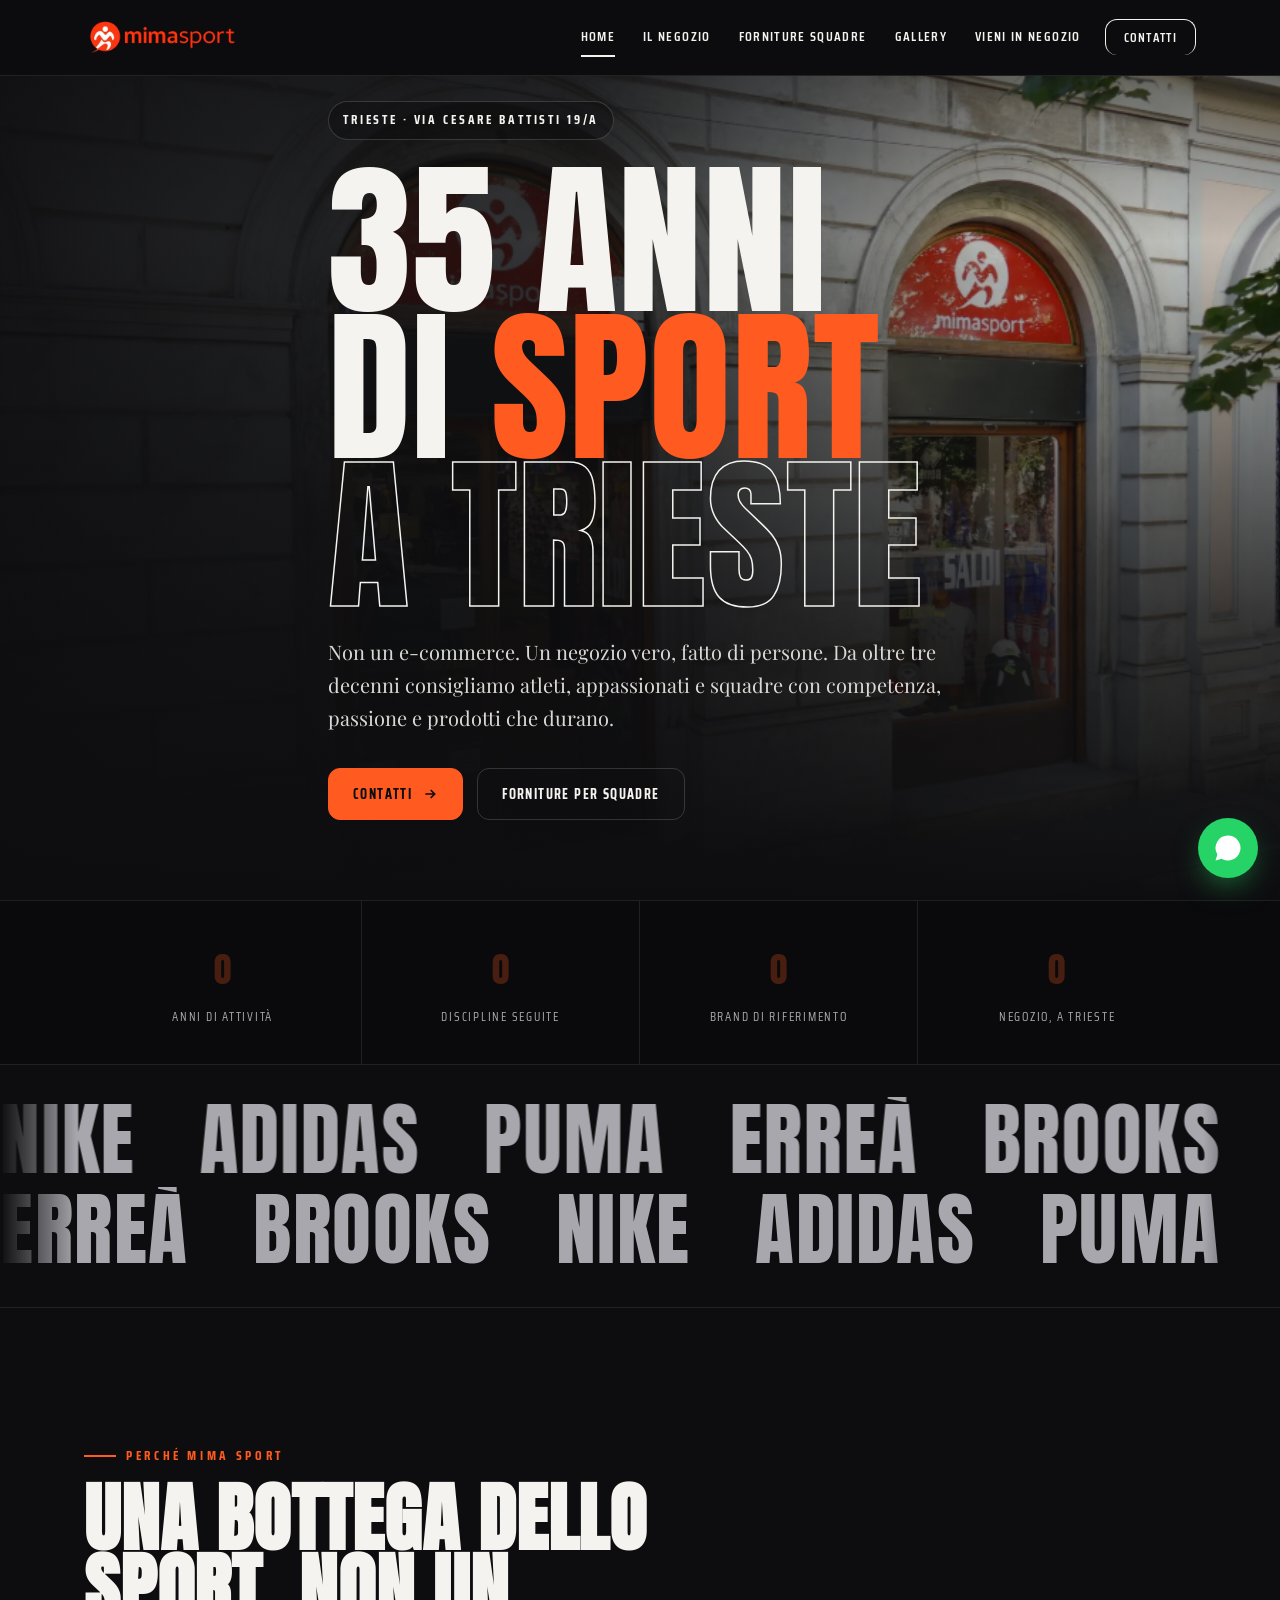
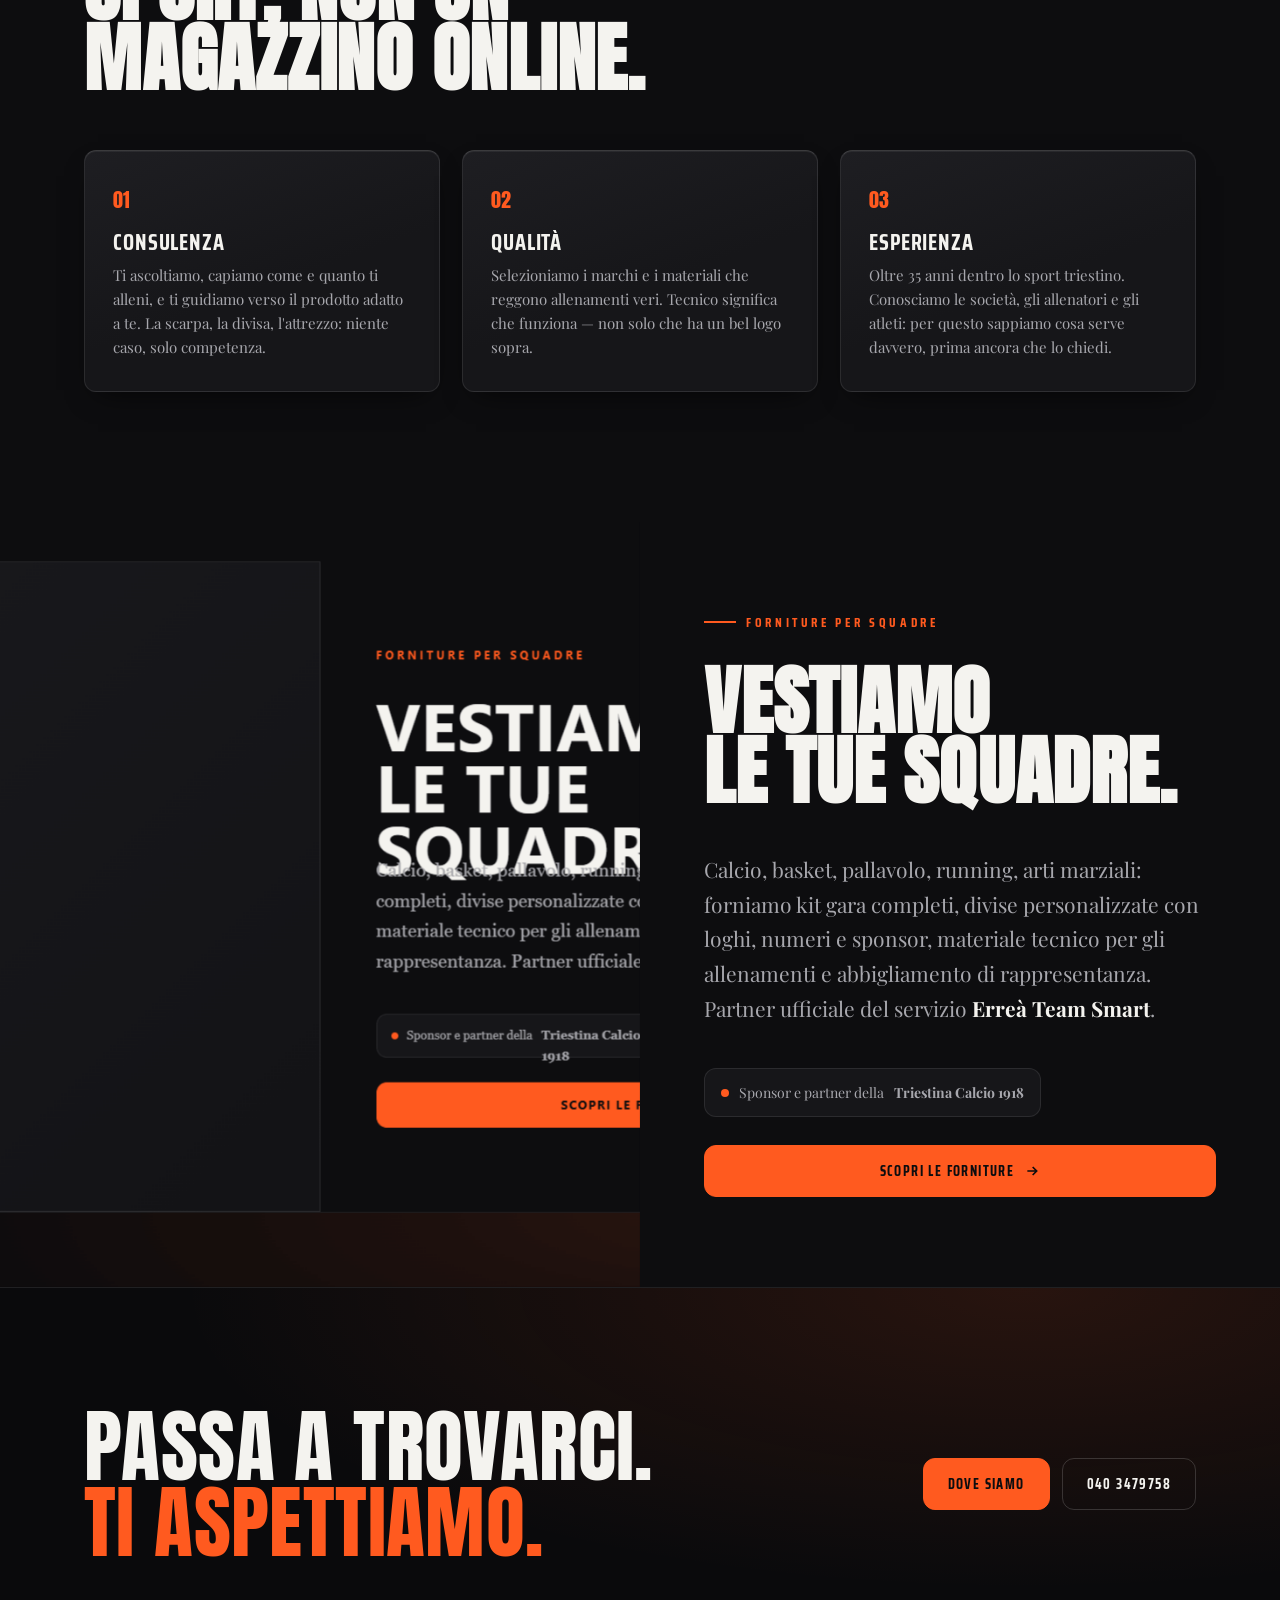
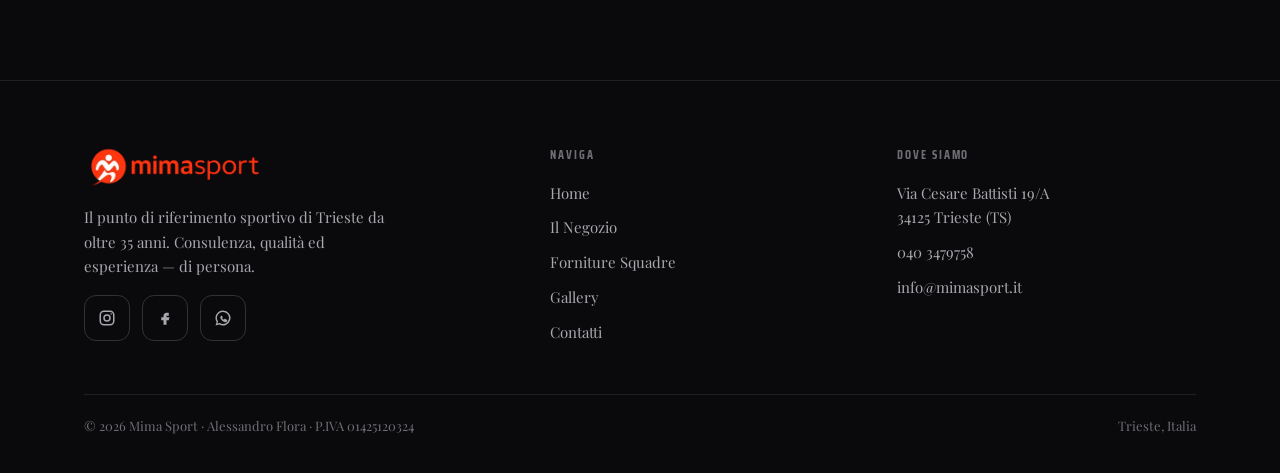
==== commit b1687840: "Add files via upload" ====
--- a/index.html
+++ b/index.html
@@ -149,7 +149,7 @@
 <!-- ===== SPLIT: TEAMS ===== -->
 <section class="split" id="squadre">
   <div class="split-media">
-    <image-slot id="home-teams" placeholder="Foto squadra / divise personalizzate" fit="cover" style="width:100%;height:100%"></image-slot>
+    <img src="images/squadre.png" alt="Divise personalizzate Mima Sport" class="split-img">
   </div>
   <div class="split-body">
     <span class="eyebrow">Forniture per squadre</span>
@@ -221,118 +221,233 @@
 
 <script src="image-slot.js"></script>
 <style>
-/* ---- HOME-specific layout ---- */
+/* ---- HOME-specific layout — MOBILE FIRST ---- */
+
+/* HERO */
 .hero {
   position: relative;
   min-height: calc(100svh - var(--header-h));
   display: flex;
   align-items: flex-end;
-  padding-bottom: clamp(48px, 7vw, 90px);
+  padding-bottom: 48px;
   overflow: hidden;
 }
-.hero-bg { position: absolute; inset: 0; width: 100%; height: 100%; border: 0; }
+.hero-bg {
+  position: absolute; inset: 0;
+  width: 100%; height: 100%;
+  object-fit: cover; object-position: center 20%;
+  border: 0;
+}
 .hero-overlay {
   position: absolute; inset: 0;
   background:
-    linear-gradient(180deg, rgba(13,13,15,0.45) 0%, rgba(13,13,15,0.15) 25%, rgba(13,13,15,0.70) 72%, var(--bg) 100%),
-    linear-gradient(90deg, rgba(13,13,15,0.92) 0%, rgba(13,13,15,0.72) 35%, rgba(13,13,15,0.25) 65%, rgba(13,13,15,0.0) 100%);
+    linear-gradient(180deg, rgba(13,13,15,0.5) 0%, rgba(13,13,15,0.1) 20%, rgba(13,13,15,0.75) 65%, var(--bg) 100%),
+    linear-gradient(90deg, rgba(13,13,15,0.95) 0%, rgba(13,13,15,0.8) 45%, rgba(13,13,15,0.15) 80%, rgba(13,13,15,0.0) 100%);
 }
 .hero-inner { position: relative; z-index: 2; }
+
 .hero-badge {
   display: inline-block;
   font-family: var(--font-head);
   text-transform: uppercase;
-  letter-spacing: 0.22em;
-  font-size: 13px;
+  letter-spacing: 0.18em;
+  font-size: 11px;
   font-weight: 700;
   color: var(--text);
   border: 1px solid var(--line-strong);
-  padding: 8px 16px;
+  padding: 7px 14px;
   border-radius: 100px;
-  margin-bottom: 26px;
-  background: rgba(13,13,15,0.4);
+  margin-bottom: 20px;
+  background: rgba(13,13,15,0.5);
 }
 .hero-title {
-  font-size: clamp(60px, 13vw, 168px);
-  margin-bottom: 26px;
-}
-.hero-lead { color: #d9d8d4; }
-.hero-cta { display: flex; gap: 14px; margin-top: 34px; flex-wrap: wrap; }
-
+  font-size: clamp(58px, 16vw, 168px);
+  margin-bottom: 20px;
+  line-height: 0.88;
+}
+.hero-lead {
+  color: #d9d8d4;
+  font-size: clamp(15px, 4vw, 20px);
+  max-width: 52ch;
+}
+.hero-cta {
+  display: flex;
+  flex-direction: column;
+  gap: 12px;
+  margin-top: 28px;
+}
+.hero-cta .btn { width: 100%; }
+
+@media (min-width: 480px) {
+  .hero-cta { flex-direction: row; flex-wrap: wrap; }
+  .hero-cta .btn { width: auto; }
+  .hero-badge { font-size: 12px; letter-spacing: 0.22em; }
+}
+@media (min-width: 900px) {
+  .hero { padding-bottom: 80px; }
+  .hero-badge { font-size: 13px; margin-bottom: 26px; }
+  .hero-title { margin-bottom: 26px; }
+  .hero-cta { gap: 14px; margin-top: 34px; }
+}
+
+/* STATS */
 .stats { border-block: 1px solid var(--line); background: #0A0A0C; }
-.stats-grid { display: grid; grid-template-columns: repeat(4,1fr); }
-.stat { padding: 36px 8px; text-align: center; border-right: 1px solid var(--line); }
+.stats-grid {
+  display: grid;
+  grid-template-columns: repeat(2, 1fr);
+}
+.stat {
+  padding: 28px 8px;
+  text-align: center;
+  border-right: 1px solid var(--line);
+}
+.stat:nth-child(2) { border-right: 0; }
+.stat:nth-child(1),
+.stat:nth-child(2) { border-bottom: 1px solid var(--line); }
 .stat:last-child { border-right: 0; }
-.stat-n { display: block; font-size: clamp(40px, 6vw, 64px); color: var(--accent); line-height: 1; }
+
+@media (min-width: 640px) { .stat { padding: 32px 8px; } }
+@media (min-width: 900px) {
+  .stats-grid { grid-template-columns: repeat(4, 1fr); }
+  .stat:nth-child(2) { border-right: 1px solid var(--line); }
+  .stat:nth-child(1),
+  .stat:nth-child(2) { border-bottom: 0; }
+  .stat:last-child { border-right: 0; }
+  .stat { padding: 36px 8px; }
+}
+
+.stat-n {
+  display: block;
+  font-size: clamp(36px, 8vw, 64px);
+  color: var(--accent);
+  line-height: 1;
+}
 .stat-l {
-  font-family: var(--font-head); text-transform: uppercase; letter-spacing: 0.14em;
-  font-size: 12.5px; color: var(--muted); margin-top: 8px; display: block;
-}
-
-.brands { padding-block: 40px 44px; border-bottom: 1px solid var(--line); overflow: hidden; }
+  font-family: var(--font-head);
+  text-transform: uppercase;
+  letter-spacing: 0.12em;
+  font-size: 11px;
+  color: var(--muted);
+  margin-top: 6px;
+  display: block;
+}
+@media (min-width: 640px) { .stat-l { font-size: 12.5px; letter-spacing: 0.14em; } }
+
+/* BRANDS MARQUEE */
+.brands { padding-block: 32px 36px; border-bottom: 1px solid var(--line); overflow: hidden; }
 .brands .marquee + .marquee { margin-top: 6px; }
-.marquee { width: 100%; overflow: hidden; -webkit-mask-image: linear-gradient(90deg, transparent, #000 8%, #000 92%, transparent); mask-image: linear-gradient(90deg, transparent, #000 8%, #000 92%, transparent); }
+.marquee {
+  width: 100%; overflow: hidden;
+  -webkit-mask-image: linear-gradient(90deg, transparent, #000 6%, #000 94%, transparent);
+  mask-image: linear-gradient(90deg, transparent, #000 6%, #000 94%, transparent);
+}
 .marquee-track {
   display: flex; align-items: center; width: max-content;
-  gap: clamp(40px, 6vw, 90px);
+  gap: clamp(28px, 5vw, 90px);
   font-family: var(--font-display); text-transform: uppercase;
-  font-size: clamp(38px, 6.5vw, 80px); line-height: 1.05;
+  font-size: clamp(28px, 7vw, 80px); line-height: 1.05;
   color: var(--muted); letter-spacing: 0.02em;
   will-change: transform;
 }
-.marquee-track--ltr { animation: marquee-ltr 60s linear infinite; }
-.marquee-track--rtl { animation: marquee-rtl 60s linear infinite; }
+.marquee-track--ltr { animation: marquee-ltr 50s linear infinite; }
+.marquee-track--rtl { animation: marquee-rtl 50s linear infinite; }
 .marquee-track span { transition: color .2s ease; white-space: nowrap; }
 .marquee-track span:hover { color: var(--text); }
-@keyframes marquee-ltr {
-  from { transform: translateX(-50%); }
-  to   { transform: translateX(0); }
-}
-@keyframes marquee-rtl {
-  from { transform: translateX(0); }
-  to   { transform: translateX(-50%); }
-}
+@keyframes marquee-ltr { from { transform: translateX(-50%); } to { transform: translateX(0); } }
+@keyframes marquee-rtl { from { transform: translateX(0); } to { transform: translateX(-50%); } }
 @media (prefers-reduced-motion: reduce) {
   .marquee-track--ltr { animation: none; transform: translateX(-50%); }
   .marquee-track--rtl { animation: none; transform: translateX(0); }
 }
 
+/* WHY SECTION */
 .why-head {
-  display: grid; grid-template-columns: 1.3fr 1fr; gap: 48px; align-items: end;
-  margin-bottom: 56px;
-}
-.pillars { margin-top: 8px; }
-
-.split { display: grid; grid-template-columns: 1fr 1fr; align-items: stretch; }
-.split-media { min-height: 540px; position: relative; }
-.split-body { padding: clamp(48px, 7vw, 96px) var(--gut); display: flex; flex-direction: column; justify-content: center; }
-.split-body .h-section { margin: 16px 0 24px; }
+  display: grid;
+  grid-template-columns: 1fr;
+  gap: 20px;
+  margin-bottom: 36px;
+}
+@media (min-width: 900px) {
+  .why-head { grid-template-columns: 1.3fr 1fr; gap: 48px; align-items: end; margin-bottom: 56px; }
+}
+.pillars { margin-top: 4px; }
+
+/* SPLIT — SQUADRE */
+.split {
+  display: grid;
+  grid-template-columns: 1fr;
+}
+.split-media {
+  min-height: 280px;
+  position: relative;
+  order: -1; /* image on top on mobile */
+}
+.split-body {
+  padding: 36px var(--gut);
+  display: flex;
+  flex-direction: column;
+  justify-content: center;
+}
+.split-body .h-section { margin: 14px 0 20px; }
+
+@media (min-width: 640px) { .split-media { min-height: 360px; } }
+@media (min-width: 900px) {
+  .split { grid-template-columns: 1fr 1fr; align-items: stretch; }
+  .split-media { min-height: 540px; order: 0; }
+  .split-body { padding: clamp(48px, 7vw, 96px) var(--gut); }
+  .split-body .h-section { margin: 16px 0 24px; }
+}
+
+.split-img {
+  width: 100%; height: 100%;
+  object-fit: cover;
+  object-position: center;
+  display: block;
+  min-height: 280px;
+}
+@media (min-width: 640px) { .split-img { min-height: 360px; } }
+@media (min-width: 900px) { .split-img { min-height: 540px; } }
+
 .partner-note {
   display: inline-flex; align-items: center; gap: 10px;
-  margin-top: 26px; padding: 12px 18px;
+  margin-top: 22px; padding: 12px 16px;
   border: 1px solid var(--line); border-radius: var(--radius);
-  background: var(--panel); color: var(--muted); font-size: 15px; width: fit-content;
-}
-.partner-note .dot { width: 9px; height: 9px; border-radius: 50%; background: var(--accent); }
-
+  background: var(--panel); color: var(--muted); font-size: 14px; width: fit-content;
+}
+.partner-note .dot { width: 8px; height: 8px; border-radius: 50%; background: var(--accent); flex-shrink: 0; }
+
+/* CTA BAND */
 .cta-band {
   background:
     radial-gradient(120% 140% at 80% 0%, rgba(255,90,31,0.12), transparent 55%),
     #0A0A0C;
   border-top: 1px solid var(--line);
-  padding-block: clamp(70px, 9vw, 120px);
-}
-.cta-inner { display: flex; justify-content: space-between; align-items: center; gap: 36px; flex-wrap: wrap; }
-.cta-title { font-size: clamp(40px, 6vw, 80px); line-height: 0.95; }
-.cta-actions { display: flex; gap: 14px; flex-wrap: wrap; }
-
-@media (max-width: 880px) {
-  .stats-grid { grid-template-columns: repeat(2,1fr); }
-  .stat:nth-child(2) { border-right: 0; }
-  .stat:nth-child(1), .stat:nth-child(2) { border-bottom: 1px solid var(--line); }
-  .why-head { grid-template-columns: 1fr; gap: 24px; }
-  .split { grid-template-columns: 1fr; }
-  .split-media { min-height: 360px; }
+  padding-block: 60px;
+}
+@media (min-width: 640px) { .cta-band { padding-block: 80px; } }
+@media (min-width: 900px) { .cta-band { padding-block: 120px; } }
+
+.cta-inner {
+  display: flex;
+  flex-direction: column;
+  gap: 32px;
+}
+@media (min-width: 640px) {
+  .cta-inner { flex-direction: row; justify-content: space-between; align-items: center; gap: 36px; flex-wrap: wrap; }
+}
+
+.cta-title { font-size: clamp(36px, 9vw, 80px); line-height: 0.95; }
+
+.cta-actions {
+  display: flex;
+  flex-direction: column;
+  gap: 12px;
+  width: 100%;
+}
+.cta-actions .btn { width: 100%; }
+@media (min-width: 480px) {
+  .cta-actions { flex-direction: row; flex-wrap: wrap; width: auto; }
+  .cta-actions .btn { width: auto; }
 }
 </style>
 
--- a/styles.css
+++ b/styles.css
@@ -1,49 +1,46 @@
 /* ============================================================
-   MIMA SPORT — shared stylesheet
-   Single dark canvas, one accent. Edit tokens here to recolor
-   the whole site at once.
+   MIMA SPORT — shared stylesheet — MOBILE-FIRST
+   Base styles = mobile. Desktop via min-width media queries.
    ============================================================ */
 
 @import url('https://fonts.googleapis.com/css2?family=Anton&family=Saira+Condensed:wght@500;600;700;800&family=Playfair+Display:ital,wght@0,400;0,500;0,600;1,400&display=swap');
 
 :root {
-  /* ---- THE single dark background, used everywhere ---- */
-  --bg:        #0D0D0F;   /* one neutral near-black, no blue mixing */
-  --panel:     #161619;   /* lifted surface for cards */
-  --panel-2:   #1E1E22;   /* hover / nested surface */
-  --line:      rgba(255,255,255,0.09);
+  --bg:          #0D0D0F;
+  --panel:       #161619;
+  --panel-2:     #1E1E22;
+  --line:        rgba(255,255,255,0.09);
   --line-strong: rgba(255,255,255,0.16);
-
-  /* ---- text ---- */
-  --text:      #F4F3EF;   /* warm off-white, high contrast */
-  --muted:     #A7A7AD;   /* secondary text */
-  --faint:     #6E6E75;   /* captions, meta */
-
-  /* ---- one accent ---- */
-  --accent:    #FF5A1F;   /* electric orange */
-  --accent-2:  #FF7A45;   /* lighter orange for gradients/hover */
-  --accent-ink:#0D0D0F;   /* text on accent */
-
-  /* ---- type ---- */
+  --text:        #F4F3EF;
+  --muted:       #A7A7AD;
+  --faint:       #6E6E75;
+  --accent:      #FF5A1F;
+  --accent-2:    #FF7A45;
+  --accent-ink:  #0D0D0F;
+
   --font-display: 'Anton', system-ui, sans-serif;
-  --font-head: 'Saira Condensed', system-ui, sans-serif;
-  --font-body: 'Playfair Display', Georgia, serif;
-
-  /* ---- layout ---- */
-  --maxw: 1240px;
-  --gut: clamp(20px, 5vw, 64px);
-  --radius: 12px;
-  --header-h: 76px;
-}
-
-* { box-sizing: border-box; }
+  --font-head:    'Saira Condensed', system-ui, sans-serif;
+  --font-body:    'Playfair Display', Georgia, serif;
+
+  --maxw:     1240px;
+  --gut:      20px;
+  --radius:   12px;
+  --header-h: 64px;
+}
+
+@media (min-width: 640px)  { :root { --gut: 32px; --header-h: 70px; } }
+@media (min-width: 900px)  { :root { --gut: 48px; --header-h: 76px; } }
+@media (min-width: 1200px) { :root { --gut: 64px; } }
+
+/* ---- reset ---- */
+*, *::before, *::after { box-sizing: border-box; }
 html { scroll-behavior: smooth; -webkit-text-size-adjust: 100%; }
 body {
   margin: 0;
   background: var(--bg);
   color: var(--text);
   font-family: var(--font-body);
-  font-size: 17px;
+  font-size: 16px;
   line-height: 1.65;
   font-weight: 400;
   -webkit-font-smoothing: antialiased;
@@ -53,28 +50,32 @@
 img { display: block; max-width: 100%; }
 a { color: inherit; text-decoration: none; }
 
-/* ---------- helpers ---------- */
+/* ---- layout helpers ---- */
 .container { max-width: var(--maxw); margin: 0 auto; padding-inline: var(--gut); }
-.section { padding-block: clamp(64px, 9vw, 130px); }
+.section    { padding-block: 56px; }
+@media (min-width: 640px)  { .section { padding-block: 80px; } }
+@media (min-width: 900px)  { .section { padding-block: 110px; } }
+@media (min-width: 1200px) { .section { padding-block: 130px; } }
+
+/* ---- type ---- */
 .eyebrow {
   font-family: var(--font-head);
   text-transform: uppercase;
-  letter-spacing: 0.28em;
-  font-size: 13px;
+  letter-spacing: 0.22em;
+  font-size: 11px;
   font-weight: 700;
   color: var(--accent);
   display: inline-flex;
   align-items: center;
-  gap: 12px;
-  margin: 0 0 22px;
-}
-.eyebrow::before {
-  content: "";
-  width: 32px;
-  height: 2px;
-  background: var(--accent);
-}
+  gap: 10px;
+  margin: 0 0 18px;
+}
+.eyebrow::before { content: ""; width: 24px; height: 2px; background: var(--accent); }
+@media (min-width: 640px) { .eyebrow { font-size: 12px; } }
+@media (min-width: 900px) { .eyebrow { font-size: 13px; letter-spacing: 0.28em; } .eyebrow::before { width: 32px; } }
+
 h1, h2, h3 { margin: 0; line-height: 0.96; }
+
 .display {
   font-family: var(--font-display);
   font-weight: 400;
@@ -82,37 +83,37 @@
   letter-spacing: 0.005em;
   line-height: 0.9;
 }
+
 .h-section {
   font-family: var(--font-display);
   text-transform: uppercase;
-  font-size: clamp(38px, 6vw, 76px);
+  font-size: clamp(32px, 8vw, 76px);
   line-height: 0.92;
   letter-spacing: 0.01em;
 }
+
 .lead {
-  font-size: clamp(18px, 2vw, 21px);
+  font-size: clamp(16px, 4vw, 21px);
   color: var(--muted);
   max-width: 60ch;
-  line-height: 1.6;
+  line-height: 1.65;
 }
 .accent { color: var(--accent); }
-.stroke {
-  -webkit-text-stroke: 1.5px var(--text);
-  color: transparent;
-}
-
-/* ---------- buttons ---------- */
+.stroke { -webkit-text-stroke: 1.5px var(--text); color: transparent; }
+
+/* ---- buttons ---- */
 .btn {
   --b: var(--accent);
   display: inline-flex;
   align-items: center;
-  gap: 12px;
+  justify-content: center;
+  gap: 10px;
   font-family: var(--font-head);
   text-transform: uppercase;
-  letter-spacing: 0.12em;
+  letter-spacing: 0.1em;
   font-weight: 700;
-  font-size: 15px;
-  padding: 16px 28px;
+  font-size: 14px;
+  padding: 15px 24px;
   border: 1.5px solid var(--b);
   background: var(--b);
   color: var(--accent-ink);
@@ -120,17 +121,19 @@
   cursor: pointer;
   transition: transform .18s ease, background .18s ease, color .18s ease, box-shadow .18s ease;
   line-height: 1;
-}
-.btn svg { width: 16px; height: 16px; }
-.btn:hover { transform: translateY(-2px) scale(1.05); box-shadow: 0 12px 30px -12px var(--accent); }
-.btn--ghost {
-  background: transparent;
-  color: var(--text);
-  --b: var(--line-strong);
-}
-.btn--ghost:hover { background: var(--text); color: var(--bg); border-color: var(--text); box-shadow: none; }
-
-/* ---------- header ---------- */
+  -webkit-tap-highlight-color: transparent;
+  min-height: 52px;
+}
+.btn svg { width: 16px; height: 16px; flex-shrink: 0; }
+@media (hover: hover) {
+  .btn:hover { transform: translateY(-2px) scale(1.04); box-shadow: 0 12px 28px -12px var(--accent); }
+}
+.btn--ghost { background: transparent; color: var(--text); --b: var(--line-strong); }
+@media (hover: hover) {
+  .btn--ghost:hover { background: var(--text); color: var(--bg); border-color: var(--text); box-shadow: none; }
+}
+
+/* ---- header ---- */
 .site-header {
   position: sticky;
   top: 0;
@@ -138,9 +141,9 @@
   height: var(--header-h);
   display: flex;
   align-items: center;
-  background: rgba(13,13,15,0.72);
-  backdrop-filter: blur(14px);
-  -webkit-backdrop-filter: blur(14px);
+  background: rgba(13,13,15,0.85);
+  backdrop-filter: blur(16px);
+  -webkit-backdrop-filter: blur(16px);
   border-bottom: 1px solid var(--line);
 }
 .site-header .container {
@@ -149,92 +152,153 @@
   justify-content: space-between;
   width: 100%;
 }
-.logo-brand { display: inline-flex; align-items: center; }
-.logo-img { height: 38px; width: auto; display: block; }
-.logo-img--footer { height: 44px; margin-bottom: 16px; }
-
-
-.brand .mark {
-  width: 11px; height: 26px;
-  background: var(--accent);
-  transform: skewX(-12deg);
-  display: inline-block;
-}
-.brand .b2 { color: var(--accent); }
-.nav { display: flex; align-items: center; gap: 4px; }
-.nav a {
+.logo-brand       { display: inline-flex; align-items: center; }
+.logo-img         { height: 32px; width: auto; display: block; }
+.logo-img--footer { height: 40px; margin-bottom: 16px; }
+@media (min-width: 640px) { .logo-img { height: 36px; } }
+@media (min-width: 900px) { .logo-img { height: 38px; } .logo-img--footer { height: 44px; } }
+
+/* brand fallback text (hidden when logo image loads) */
+.brand .mark  { width: 11px; height: 26px; background: var(--accent); transform: skewX(-12deg); display: inline-block; }
+.brand .b2    { color: var(--accent); }
+
+/* ---- nav ---- */
+.nav {
+  display: none; /* hidden on mobile until toggled */
+}
+/* mobile overlay */
+.nav.open {
+  display: flex;
+  flex-direction: column;
+  align-items: stretch;
+  position: fixed;
+  top: var(--header-h);
+  left: 0; right: 0; bottom: 0;
+  background: rgba(13,13,15,0.97);
+  backdrop-filter: blur(20px);
+  -webkit-backdrop-filter: blur(20px);
+  padding: 24px var(--gut) 40px;
+  gap: 4px;
+  overflow-y: auto;
+  z-index: 99;
+  border-top: 1px solid var(--line);
+}
+.nav.open a {
   font-family: var(--font-head);
   text-transform: uppercase;
   letter-spacing: 0.1em;
-  font-weight: 600;
-  font-size: 14.5px;
+  font-weight: 700;
+  font-size: 22px;
   color: var(--text);
-  padding: 10px 14px;
-  border-radius: var(--radius);
-  transition: color .15s ease, transform .18s ease;
-  position: relative;
-  transform-origin: center;
-}
-.nav a:hover { color: var(--muted); transform: scale(1.12); }
-.nav a.active { color: var(--text); transform: scale(1.12); }
-.nav a.active:hover { color: var(--muted); }
-.nav a.active::after {
-  content: "";
-  position: absolute;
-  left: 14px; right: 14px; bottom: 2px;
-  height: 2px;
-  background: var(--text);
-}
-.nav a.active:hover::after { background: var(--muted); }
-.nav .btn {
-  padding: 11px 20px;
-  font-size: 13.5px;
-  margin-left: 10px;
+  padding: 16px 0;
+  border-bottom: 1px solid var(--line);
+  transition: color .15s;
+}
+.nav.open a:last-child { border-bottom: 0; }
+.nav.open a:hover { color: var(--accent); }
+.nav.open .btn {
+  margin-top: 20px;
+  font-size: 16px;
+  padding: 18px 28px;
+  justify-content: center;
+  border-color: var(--text);
   background: transparent;
   color: var(--text);
-  border-color: var(--text);
-}
-.nav .btn:hover {
-  background: transparent;
-  color: var(--muted);
-  border-color: var(--muted);
-  box-shadow: none;
-  transform: scale(1.08);
-}
+}
+
+/* desktop nav */
+@media (min-width: 900px) {
+  .nav {
+    display: flex;
+    align-items: center;
+    gap: 4px;
+    position: static;
+    background: transparent;
+    backdrop-filter: none;
+    padding: 0;
+    border: 0;
+  }
+  .nav a {
+    font-family: var(--font-head);
+    text-transform: uppercase;
+    letter-spacing: 0.1em;
+    font-weight: 600;
+    font-size: 13.5px;
+    color: var(--text);
+    padding: 10px 12px;
+    border-radius: var(--radius);
+    transition: color .15s ease;
+    position: relative;
+    border-bottom: 0;
+  }
+  .nav a:hover { color: var(--muted); }
+  .nav a.active { color: var(--text); }
+  .nav a.active::after {
+    content: "";
+    position: absolute;
+    left: 12px; right: 12px; bottom: 2px;
+    height: 2px;
+    background: var(--text);
+  }
+  .nav .btn {
+    padding: 11px 18px;
+    font-size: 13px;
+    margin-left: 8px;
+    background: transparent;
+    color: var(--text);
+    border-color: var(--text);
+    min-height: auto;
+  }
+  .nav .btn:hover { background: transparent; color: var(--muted); border-color: var(--muted); box-shadow: none; }
+}
+
+/* hamburger toggle */
 .nav-toggle {
-  display: none;
-  background: none; border: 1px solid var(--line-strong);
-  color: var(--text); width: 44px; height: 44px; border-radius: var(--radius);
-  cursor: pointer; align-items: center; justify-content: center;
+  display: inline-flex;
+  background: none;
+  border: 1px solid var(--line-strong);
+  color: var(--text);
+  width: 48px; height: 48px;
+  border-radius: var(--radius);
+  cursor: pointer;
+  align-items: center;
+  justify-content: center;
+  -webkit-tap-highlight-color: transparent;
 }
 .nav-toggle svg { width: 22px; height: 22px; }
-
-/* ---------- footer ---------- */
+@media (min-width: 900px) { .nav-toggle { display: none; } }
+
+/* ---- footer ---- */
 .site-footer {
   border-top: 1px solid var(--line);
   background: #0A0A0C;
-  padding-block: 64px 36px;
-}
+  padding-block: 48px 28px;
+}
+@media (min-width: 900px) { .site-footer { padding-block: 64px 36px; } }
+
 .footer-grid {
   display: grid;
-  grid-template-columns: 1.4fr 1fr 1fr;
-  gap: 48px;
-}
-.site-footer .brand { font-size: 30px; margin-bottom: 16px; }
+  grid-template-columns: 1fr;
+  gap: 36px;
+}
+@media (min-width: 640px) { .footer-grid { grid-template-columns: 1fr 1fr; gap: 32px; } }
+@media (min-width: 900px) { .footer-grid { grid-template-columns: 1.4fr 1fr 1fr; gap: 48px; } }
+
 .footer-col h4 {
   font-family: var(--font-head);
   text-transform: uppercase;
   letter-spacing: 0.16em;
-  font-size: 13px;
+  font-size: 12px;
   color: var(--faint);
-  margin: 0 0 18px;
+  margin: 0 0 16px;
   font-weight: 700;
 }
-.footer-col a, .footer-col p { color: var(--muted); margin: 0 0 10px; font-size: 15.5px; }
+.footer-col a, .footer-col p { color: var(--muted); margin: 0 0 10px; font-size: 15px; display: block; }
 .footer-col a:hover { color: var(--accent); }
-.socials { display: flex; gap: 12px; margin-top: 6px; }
+
+.socials { display: flex; gap: 12px; margin-top: 16px; flex-wrap: wrap; }
 .socials a {
-  width: 42px; height: 42px;
+  width: 46px; height: 46px;
   border: 1px solid var(--line-strong);
   border-radius: var(--radius);
   display: grid; place-items: center;
@@ -243,115 +307,101 @@
 }
 .socials a:hover { background: var(--accent); border-color: var(--accent); color: var(--accent-ink); }
 .socials svg { width: 18px; height: 18px; }
+
 .footer-bottom {
-  margin-top: 48px; padding-top: 24px;
+  margin-top: 40px;
+  padding-top: 20px;
   border-top: 1px solid var(--line);
-  display: flex; justify-content: space-between; gap: 16px; flex-wrap: wrap;
-  color: var(--faint); font-size: 13.5px;
-}
-
-/* ---------- whatsapp float ---------- */
+  display: flex;
+  flex-direction: column;
+  gap: 8px;
+  color: var(--faint);
+  font-size: 13px;
+}
+@media (min-width: 640px) {
+  .footer-bottom { flex-direction: row; justify-content: space-between; }
+}
+
+/* ---- whatsapp float ---- */
 .wa-float {
   position: fixed;
-  right: 22px; bottom: 22px;
+  right: 18px; bottom: 18px;
   z-index: 200;
-  width: 58px; height: 58px;
+  width: 60px; height: 60px;
   border-radius: 50%;
   background: #25D366;
   display: grid; place-items: center;
-  box-shadow: 0 12px 30px -8px rgba(37,211,102,0.6);
+  box-shadow: 0 12px 30px -8px rgba(37,211,102,0.55);
   transition: transform .18s ease;
+  -webkit-tap-highlight-color: transparent;
 }
 .wa-float:hover { transform: scale(1.08); }
 .wa-float svg { width: 30px; height: 30px; }
-
-/* ---------- image slots / media ---------- */
+@media (min-width: 640px) { .wa-float { right: 22px; bottom: 22px; } }
+
+/* ---- image slots ---- */
 image-slot, .photo {
   background: linear-gradient(135deg, #1a1a1e, #131316);
   border: 1px solid var(--line);
 }
-.media-label {
-  position: absolute; inset: 0;
-  display: grid; place-items: center;
-  color: var(--faint);
-  font-family: var(--font-head);
-  text-transform: uppercase;
-  letter-spacing: 0.18em;
-  font-size: 12px;
-  pointer-events: none;
-}
-
-/* ---------- cards ---------- */
-.pillars { perspective: 1200px; }
+
+/* ---- cards ---- */
 .card {
   background: linear-gradient(160deg, var(--panel-2), var(--panel) 55%);
   border: 1px solid var(--line);
   border-top-color: var(--line-strong);
   border-radius: var(--radius);
-  padding: 34px 30px;
-  transform-style: preserve-3d;
-  transform: translateY(-3px) rotateX(3deg);
+  padding: 28px 24px;
   box-shadow:
-    0 18px 34px -18px rgba(0,0,0,0.9),
-    0 6px 14px -8px rgba(0,0,0,0.6),
-    inset 0 1px 0 rgba(255,255,255,0.07),
-    inset 0 -2px 4px rgba(0,0,0,0.4);
-  transition: border-color .25s ease, transform .35s cubic-bezier(.2,.7,.2,1), background .25s ease, box-shadow .35s ease;
-}
-.card:hover {
-  border-color: var(--line-strong);
-  transform: translateY(-10px) rotateX(8deg) rotateY(-6deg) scale(1.02);
-  box-shadow:
-    24px 34px 54px -22px rgba(0,0,0,0.9),
-    0 8px 18px -8px rgba(0,0,0,0.6),
-    inset 0 1px 0 rgba(255,255,255,0.09),
-    inset 0 -2px 5px rgba(0,0,0,0.4);
-}
-.card .num,
-.card h3,
-.card p { transform: translateZ(28px); }
+    0 12px 28px -14px rgba(0,0,0,0.8),
+    inset 0 1px 0 rgba(255,255,255,0.06);
+  transition: border-color .25s ease, transform .3s ease, box-shadow .3s ease;
+}
+@media (hover: hover) {
+  .card { transform-style: preserve-3d; transform: translateY(-2px) rotateX(2deg); }
+  .card:hover {
+    border-color: var(--line-strong);
+    transform: translateY(-8px) rotateX(6deg) rotateY(-4deg) scale(1.02);
+    box-shadow: 20px 28px 48px -20px rgba(0,0,0,0.9), inset 0 1px 0 rgba(255,255,255,0.09);
+  }
+  .card .num, .card h3, .card p { transform: translateZ(20px); }
+}
+@media (min-width: 640px) { .card { padding: 32px 28px; } }
+
 .card .num {
   font-family: var(--font-display);
-  font-size: 22px;
+  font-size: 20px;
   color: var(--accent);
-  margin-bottom: 18px;
+  margin-bottom: 16px;
 }
 .card h3 {
   font-family: var(--font-head);
   text-transform: uppercase;
   letter-spacing: 0.04em;
-  font-size: 24px;
+  font-size: 22px;
   font-weight: 700;
-  margin-bottom: 12px;
-}
-.card p { color: var(--muted); font-size: 16px; margin: 0; }
-
-/* ---------- grids ---------- */
-.grid-3 { display: grid; grid-template-columns: repeat(3, 1fr); gap: 22px; }
-.grid-2 { display: grid; grid-template-columns: repeat(2, 1fr); gap: 22px; }
-
-/* ---------- reveal on load ---------- */
+  margin-bottom: 10px;
+}
+.card p { color: var(--muted); font-size: 15px; margin: 0; line-height: 1.6; }
+
+/* ---- grids ---- */
+.grid-3 {
+  display: grid;
+  grid-template-columns: 1fr;
+  gap: 16px;
+}
+@media (min-width: 640px)  { .grid-3 { grid-template-columns: repeat(2, 1fr); gap: 18px; } }
+@media (min-width: 900px)  { .grid-3 { grid-template-columns: repeat(3, 1fr); gap: 22px; } }
+
+.grid-2 { display: grid; grid-template-columns: 1fr; gap: 16px; }
+@media (min-width: 640px) { .grid-2 { grid-template-columns: repeat(2, 1fr); gap: 20px; } }
+
+/* ---- reveal animation ---- */
 @media (prefers-reduced-motion: no-preference) {
-  .reveal { opacity: 0; transform: translateY(22px); animation: rise .7s cubic-bezier(.2,.7,.2,1) forwards; }
-  .reveal.d1 { animation-delay: .08s; }
-  .reveal.d2 { animation-delay: .16s; }
-  .reveal.d3 { animation-delay: .24s; }
-  .reveal.d4 { animation-delay: .32s; }
+  .reveal { opacity: 0; transform: translateY(20px); animation: rise .65s cubic-bezier(.2,.7,.2,1) forwards; }
+  .reveal.d1 { animation-delay: .07s; }
+  .reveal.d2 { animation-delay: .14s; }
+  .reveal.d3 { animation-delay: .21s; }
+  .reveal.d4 { animation-delay: .28s; }
   @keyframes rise { to { opacity: 1; transform: none; } }
 }
-
-/* ---------- responsive ---------- */
-@media (max-width: 880px) {
-  .nav { display: none; }
-  .nav-toggle { display: inline-flex; }
-  .nav.open {
-    display: flex; flex-direction: column; align-items: stretch;
-    position: absolute; top: var(--header-h); left: 0; right: 0;
-    background: var(--bg); border-bottom: 1px solid var(--line);
-    padding: 14px var(--gut) 22px; gap: 2px;
-  }
-  .nav.open .btn { margin: 12px 0 0; justify-content: center; }
-  .footer-grid { grid-template-columns: 1fr; gap: 36px; }
-  .grid-3 { grid-template-columns: 1fr; }
-  .grid-2 { grid-template-columns: 1fr; }
-}
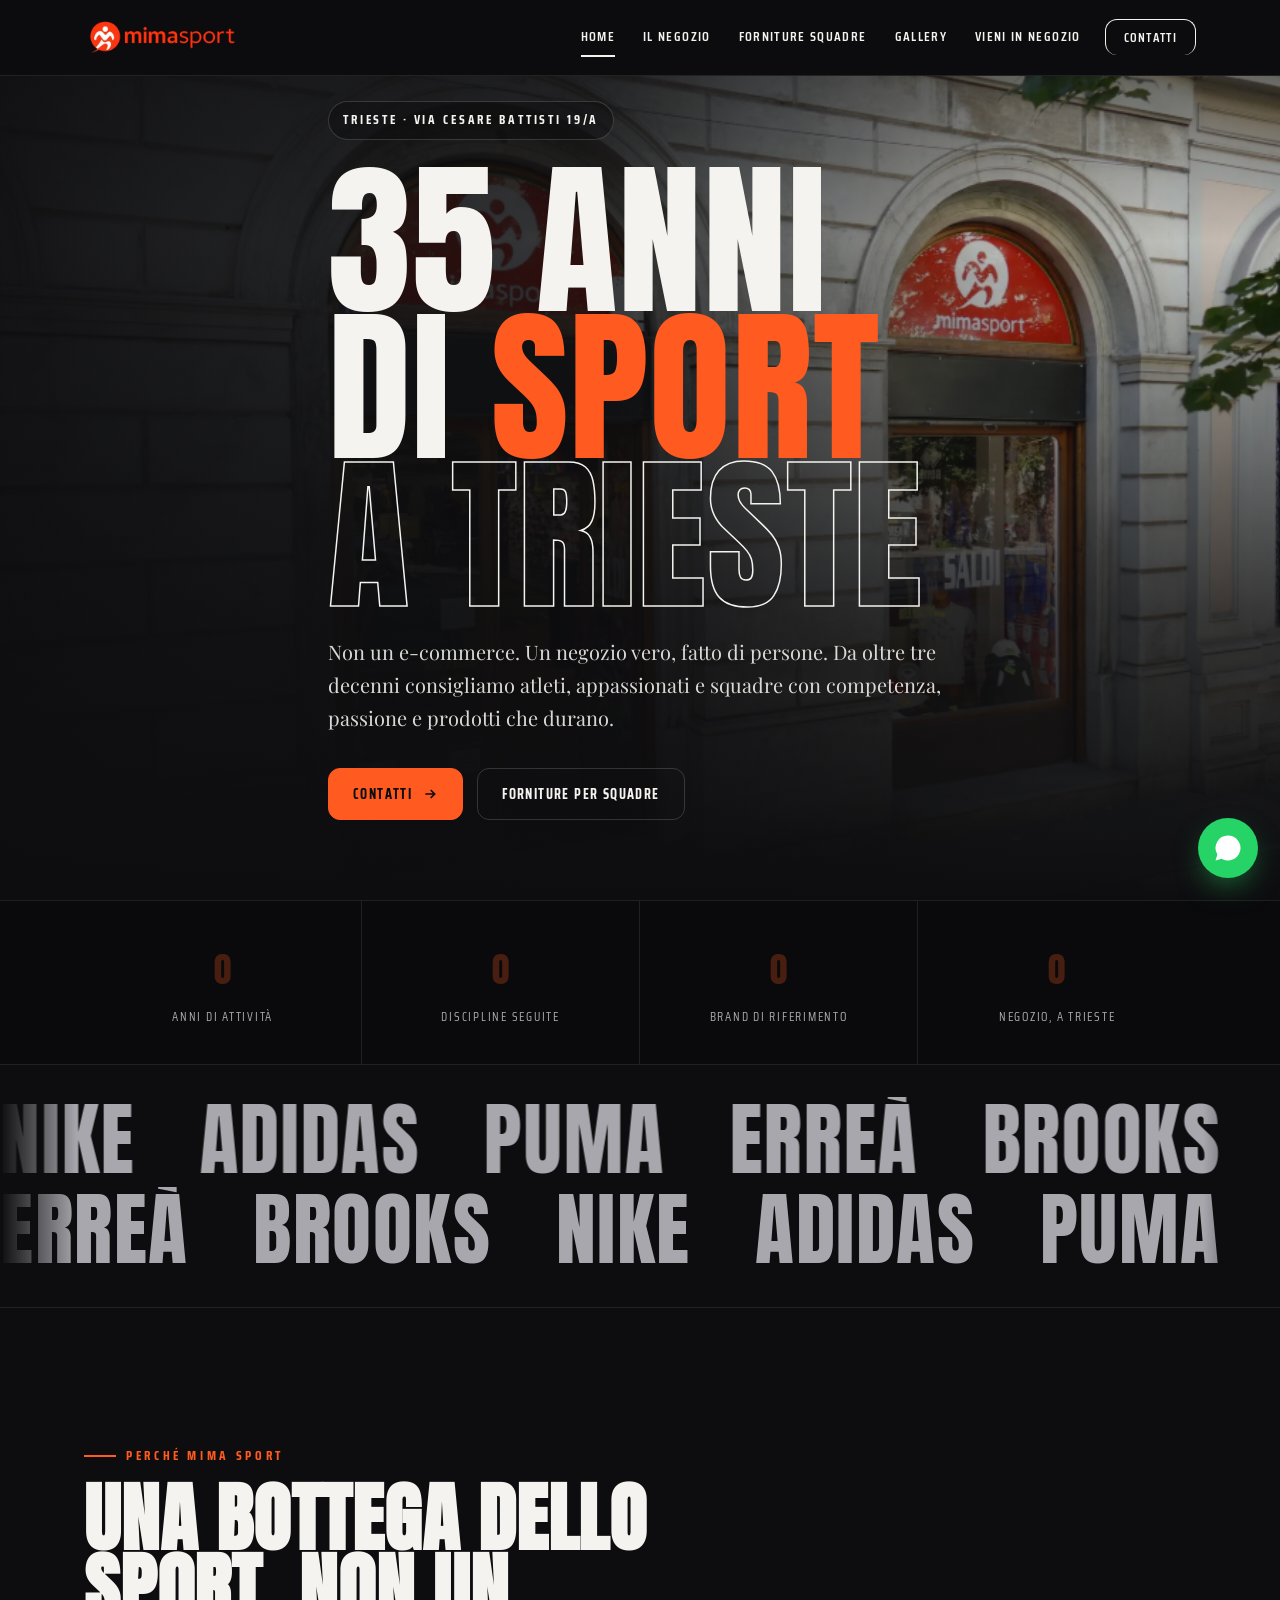
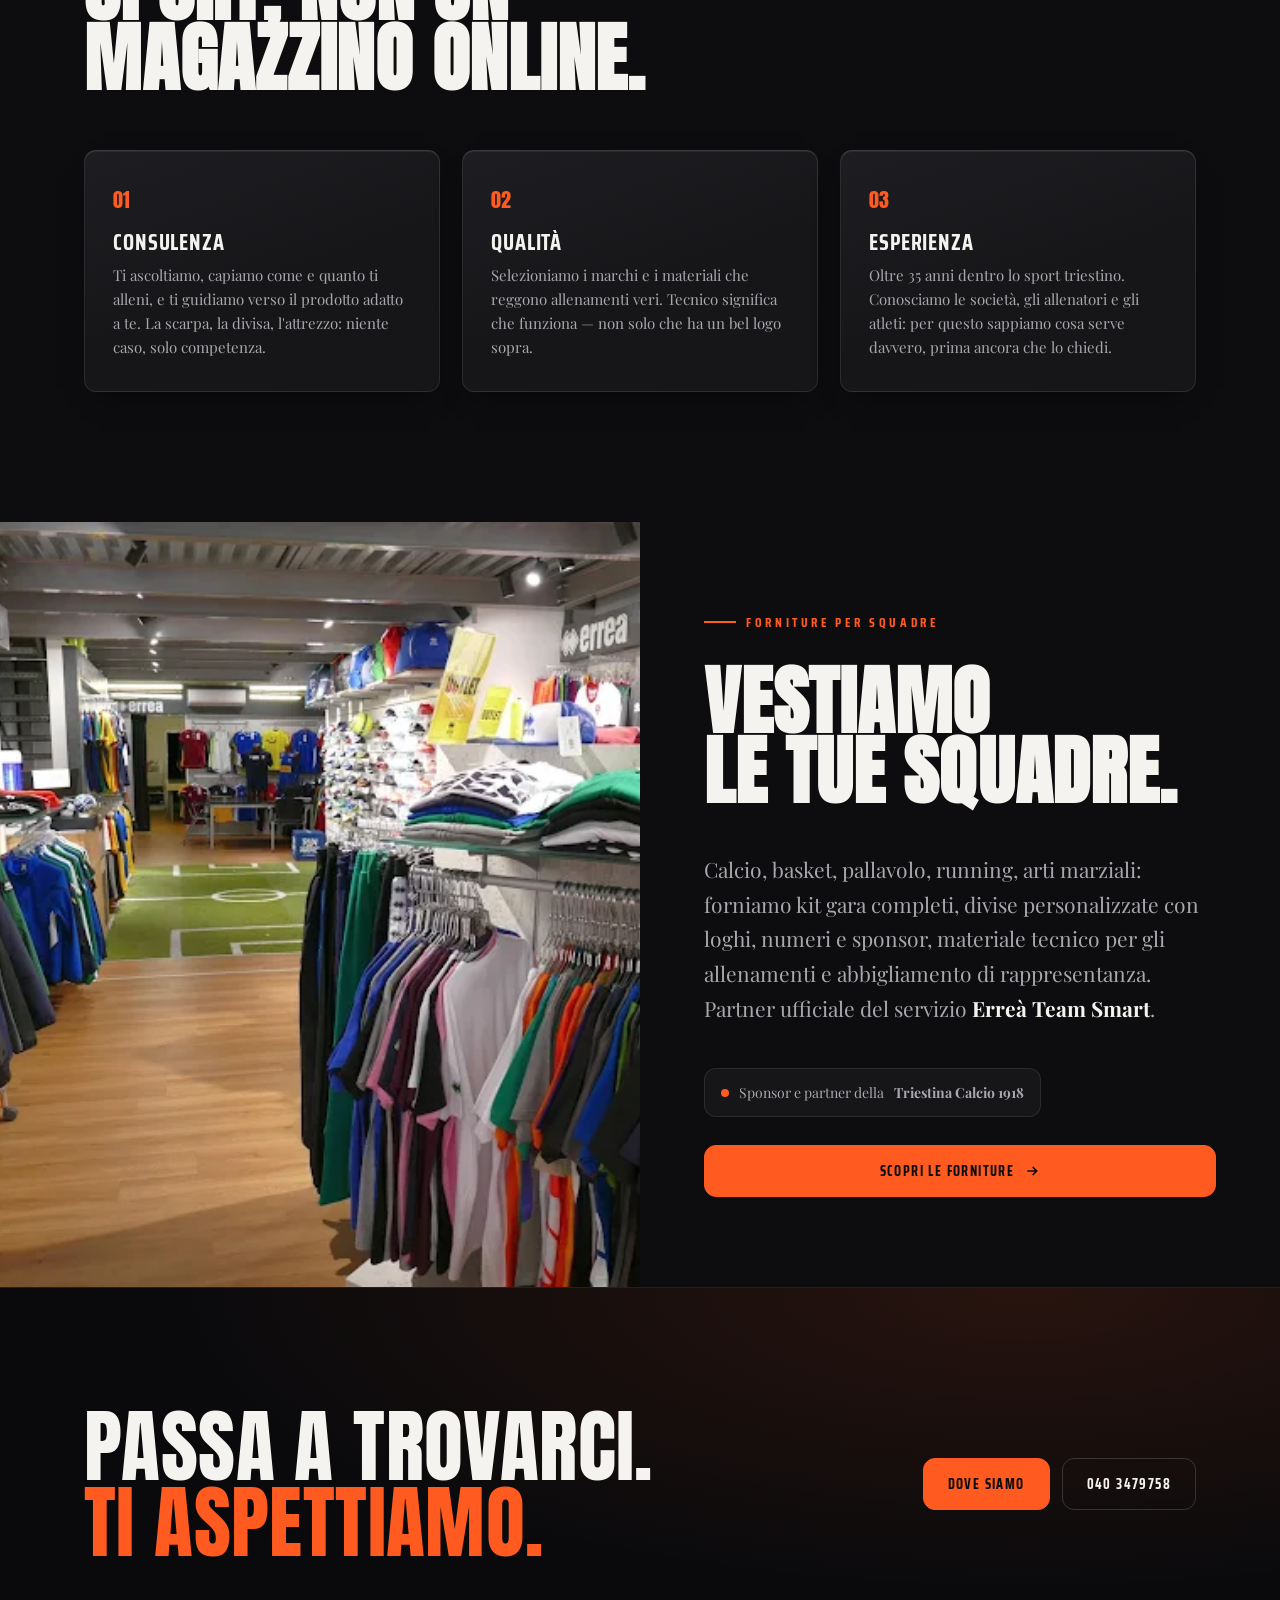
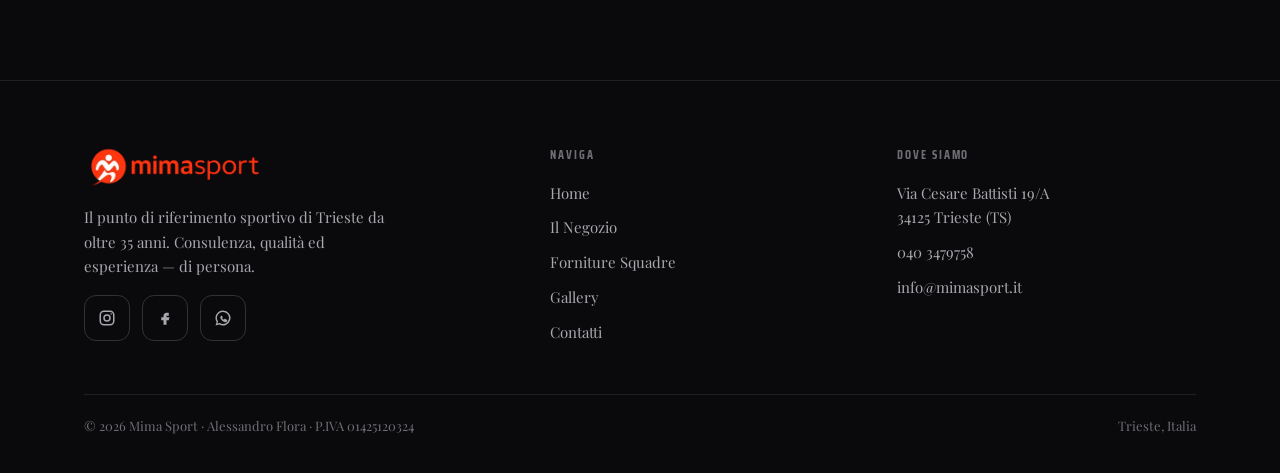
==== commit 9c0a6b6f: "Add files via upload" ====
--- a/index.html
+++ b/index.html
@@ -149,7 +149,7 @@
 <!-- ===== SPLIT: TEAMS ===== -->
 <section class="split" id="squadre">
   <div class="split-media">
-    <img src="images/squadre.png" alt="Divise personalizzate Mima Sport" class="split-img">
+    <img src="images/squadre.webp" alt="Interno negozio Mima Sport — abbigliamento sportivo" class="split-img">
   </div>
   <div class="split-body">
     <span class="eyebrow">Forniture per squadre</span>
